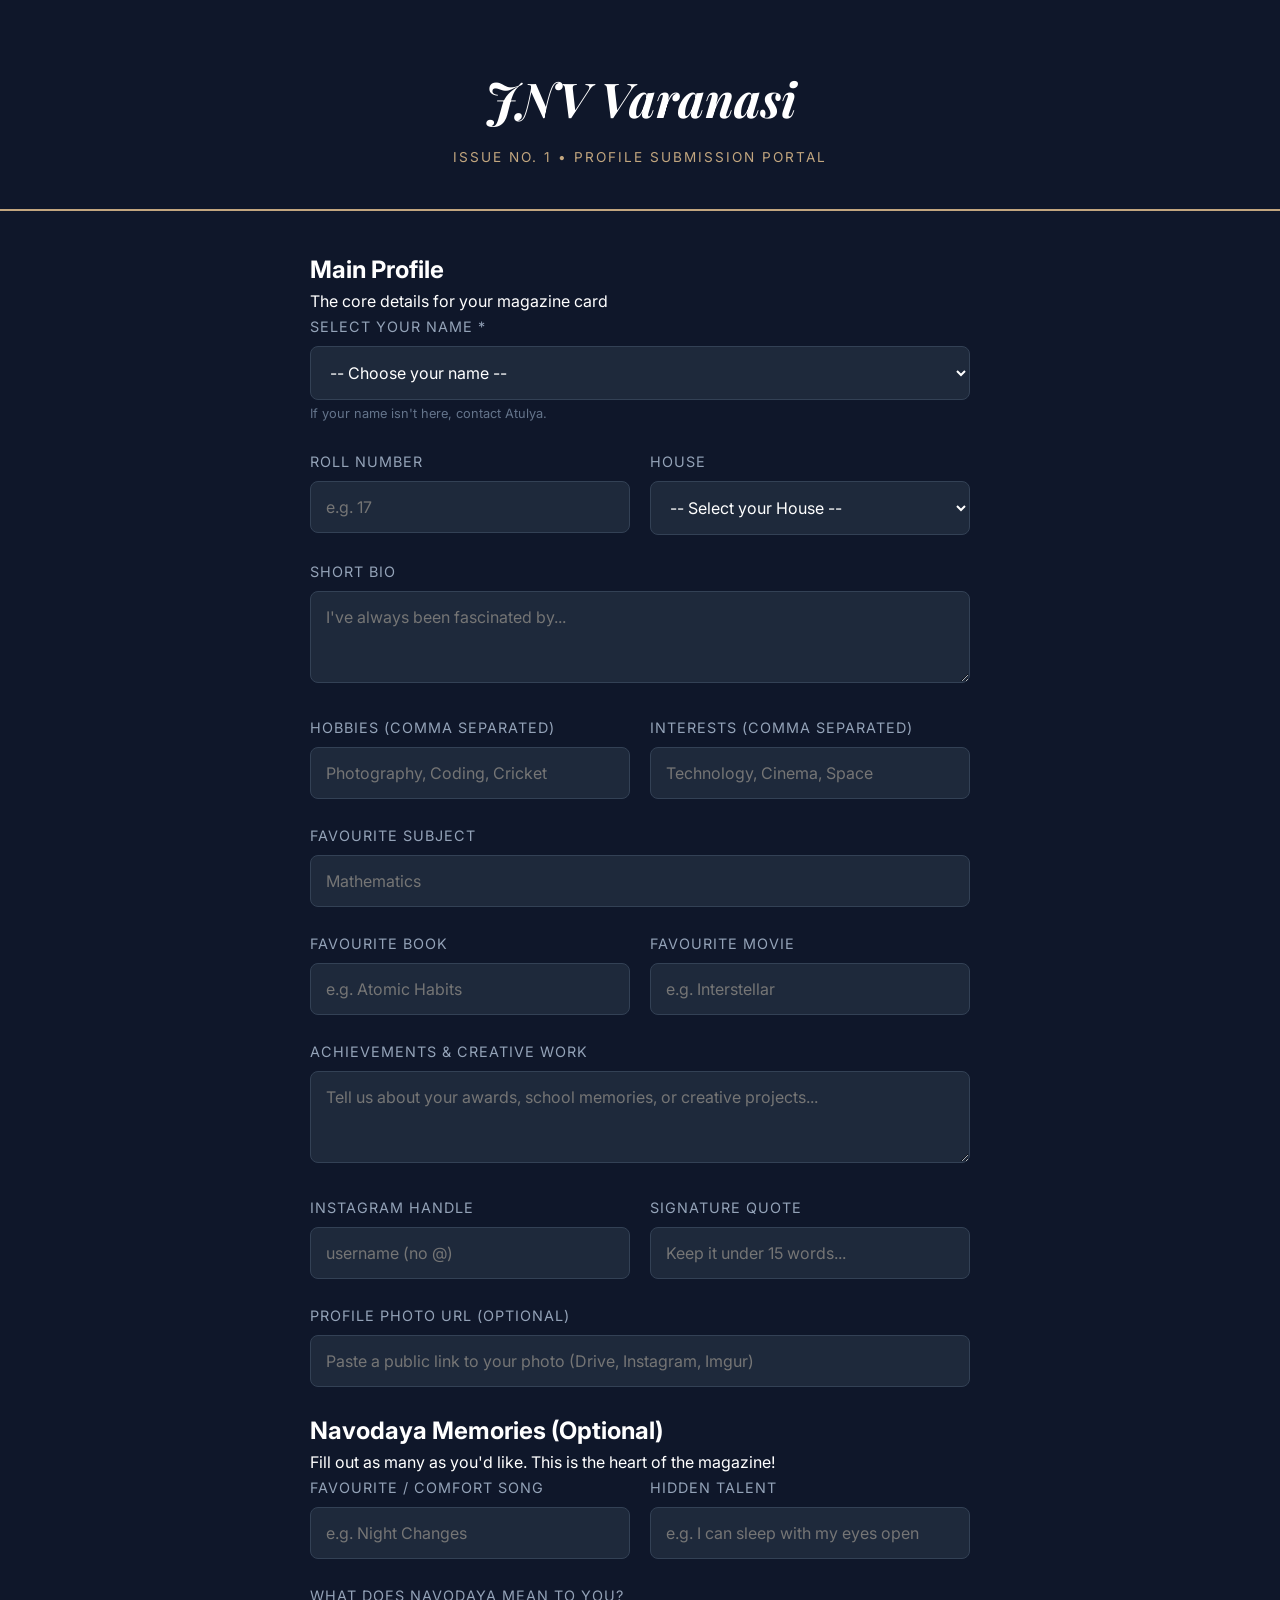
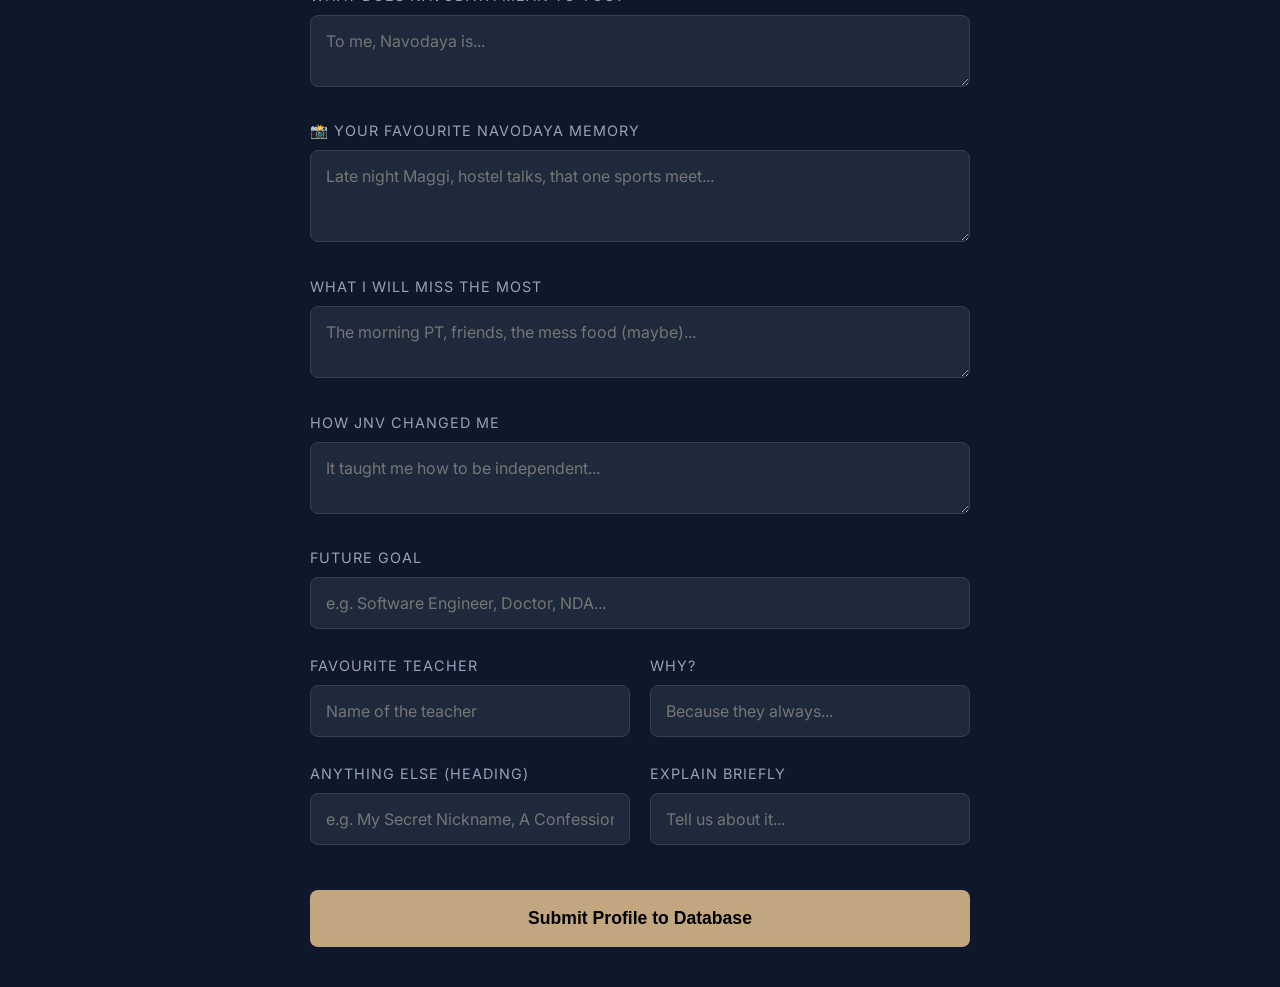
==== index.html @ df60359a "Update index.html" ====
<!DOCTYPE html>
<html lang="en">
<head>
    <meta charset="UTF-8">
    <meta name="viewport" content="width=device-width, initial-scale=1.0">
    <title>Submit Profile | JNV Varanasi Magazine</title>
    <link href="https://fonts.googleapis.com/css2?family=Inter:wght@300;400;500&family=Playfair+Display:ital,wght@0,600;0,700;1,600&display=swap" rel="stylesheet">
    
    <!-- This line is what makes it look beautiful! -->
    <link rel="stylesheet" href="style.css">
</head>
<body>

    <header class="submit-header">
        <h1>JNV Varanasi</h1>
        <p>Issue No. 1 • Profile Submission Portal</p>
    </header>

    <main class="form-container">
        <form id="profile-form">
            
            <!-- SECTION 1: MAIN PROFILE -->
            <div class="section-divider">
                <h2>Main Profile</h2>
                <p>The core details for your magazine card</p>
            </div>

            <div class="form-group">
                <label for="student-name">Select Your Name *</label>
                <select id="student-name" required>
                    <option value="">-- Choose your name --</option>
                    <!-- PASTE YOUR 66 NAMES HERE -->
                </select>
                <small>If your name isn't here, contact Atulya.</small>
            </div>

            <div class="form-grid">
                <div class="form-group">
                    <label for="roll_number">Roll Number</label>
                    <input type="number" id="roll_number" placeholder="e.g. 17">
                </div>
                <div class="form-group">
                    <label for="house">House</label>
                    <select id="house">
                        <option value="">-- Select your House --</option>
                        <option value="Aravali">Aravali</option>
                        <option value="Nilgiri">Nilgiri</option>
                        <option value="Shivalik">Shivalik</option>
                        <option value="Udaygiri">Udaygiri</option>
                    </select>
                </div>
            </div>

            <div class="form-group">
                <label for="bio">Short Bio</label>
                <textarea id="bio" rows="3" placeholder="I've always been fascinated by..."></textarea>
            </div>

            <div class="form-grid">
                <div class="form-group">
                    <label for="hobbies">Hobbies (Comma separated)</label>
                    <input type="text" id="hobbies" placeholder="Photography, Coding, Cricket">
                </div>
                <div class="form-group">
                    <label for="interest">Interests (Comma separated)</label>
                    <input type="text" id="interest" placeholder="Technology, Cinema, Space">
                </div>
            </div>

            <div class="form-group">
                <label for="favourite_subject">Favourite Subject</label>
                <input type="text" id="favourite_subject" placeholder="Mathematics">
            </div>

            <div class="form-grid">
                <div class="form-group">
                    <label for="favourite_book">Favourite Book</label>
                    <input type="text" id="favourite_book" placeholder="e.g. Atomic Habits">
                </div>
                <div class="form-group">
                    <label for="favourite_movie">Favourite Movie</label>
                    <input type="text" id="favourite_movie" placeholder="e.g. Interstellar">
                </div>
            </div>

            <div class="form-group">
                <label for="achievements">Achievements & Creative Work</label>
                <textarea id="achievements" rows="3" placeholder="Tell us about your awards, school memories, or creative projects..."></textarea>
            </div>

            <div class="form-grid">
                <div class="form-group">
                    <label for="instagram">Instagram Handle</label>
                    <input type="text" id="instagram" placeholder="username (no @)">
                </div>
                <div class="form-group">
                    <label for="favourite_quote">Signature Quote</label>
                    <input type="text" id="favourite_quote" placeholder="Keep it under 15 words...">
                </div>
            </div>

            <div class="form-group">
                <label for="photo_url">Profile Photo URL (Optional)</label>
                <input type="url" id="photo_url" placeholder="Paste a public link to your photo (Drive, Instagram, Imgur)">
            </div>


            <!-- SECTION 2: JNV MEMORIES -->
            <div class="section-divider">
                <h2>Navodaya Memories (Optional)</h2>
                <p>Fill out as many as you'd like. This is the heart of the magazine!</p>
            </div>

            <div class="form-grid">
                <div class="form-group">
                    <label for="favourite_song">Favourite / Comfort Song</label>
                    <input type="text" id="favourite_song" placeholder="e.g. Night Changes">
                </div>
                <div class="form-group">
                    <label for="hidden_talent">Hidden Talent</label>
                    <input type="text" id="hidden_talent" placeholder="e.g. I can sleep with my eyes open">
                </div>
            </div>

            <div class="form-group">
                <label for="navodaya_means">What does Navodaya mean to you?</label>
                <textarea id="navodaya_means" rows="2" placeholder="To me, Navodaya is..."></textarea>
            </div>

            <div class="form-group">
                <label for="favourite_jnv_memory">📸 Your Favourite Navodaya Memory</label>
                <textarea id="favourite_jnv_memory" rows="3" placeholder="Late night Maggi, hostel talks, that one sports meet..."></textarea>
            </div>

            <div class="form-group">
                <label for="what_i_will_miss">What I will miss the most</label>
                <textarea id="what_i_will_miss" rows="2" placeholder="The morning PT, friends, the mess food (maybe)..."></textarea>
            </div>
            
            <div class="form-group">
                <label for="how_jnv_changed_me">How JNV Changed Me</label>
                <textarea id="how_jnv_changed_me" rows="2" placeholder="It taught me how to be independent..."></textarea>
            </div>

            <div class="form-group">
                <label for="future_goal">Future Goal</label>
                <input type="text" id="future_goal" placeholder="e.g. Software Engineer, Doctor, NDA...">
            </div>

            <!-- Teacher Group -->
            <div class="form-grid">
                <div class="form-group">
                    <label for="favourite_teacher">Favourite Teacher</label>
                    <input type="text" id="favourite_teacher" placeholder="Name of the teacher">
                </div>
                <div class="form-group">
                    <label for="favourite_teacher_reason">Why?</label>
                    <input type="text" id="favourite_teacher_reason" placeholder="Because they always... ">
                </div>
            </div>

            <!-- Anything Else Group -->
            <div class="form-grid">
                <div class="form-group">
                    <label for="anything_else">Anything Else (Heading)</label>
                    <input type="text" id="anything_else" placeholder="e.g. My Secret Nickname, A Confession...">
                </div>
                <div class="form-group">
                    <label for="anything_else_brief">Explain Briefly</label>
                    <input type="text" id="anything_else_brief" placeholder="Tell us about it...">
                </div>
            </div>

            <button type="submit" id="submit-btn">Submit Profile to Database</button>
            <p id="status-message"></p>

        </form>
    </main>

    <!-- This line connects your submit button to Supabase! -->
    <script src="script.js"></script>
</body>
</html>
---- style.css ----
:root {
    --bg-color: #0f172a;
    --text-main: #ffffff;
    --text-muted: #94a3b8;
    --accent-color: #c2a67f;
    --input-bg: #1e293b;
}

* { box-sizing: border-box; margin: 0; padding: 0; }

body {
    font-family: 'Inter', sans-serif;
    background-color: var(--bg-color);
    color: var(--text-main);
    line-height: 1.6;
}

.submit-header {
    text-align: center;
    padding: 60px 20px 40px;
    border-bottom: 2px solid var(--accent-color);
}
.submit-header h1 { font-family: 'Playfair Display', serif; font-size: 3rem; font-style: italic; }
.submit-header p { color: var(--accent-color); text-transform: uppercase; letter-spacing: 2px; font-size: 0.85rem; margin-top: 10px;}

.form-container { max-width: 700px; margin: 40px auto; padding: 0 20px; }

.form-group { margin-bottom: 25px; }
.form-grid { display: grid; grid-template-columns: 1fr 1fr; gap: 20px; }

label { display: block; font-size: 0.9rem; margin-bottom: 8px; color: var(--text-muted); text-transform: uppercase; letter-spacing: 1px;}
small { color: #64748b; font-size: 0.8rem; }

input, select, textarea {
    width: 100%;
    padding: 15px;
    background: var(--input-bg);
    border: 1px solid #334155;
    border-radius: 8px;
    color: white;
    font-family: 'Inter', sans-serif;
    font-size: 1rem;
    transition: border 0.3s;
}
input:focus, select:focus, textarea:focus { outline: none; border-color: var(--accent-color); }

button {
    width: 100%;
    padding: 18px;
    background: var(--accent-color);
    color: #000;
    border: none;
    border-radius: 8px;
    font-size: 1.1rem;
    font-weight: 600;
    cursor: pointer;
    transition: transform 0.2s, opacity 0.2s;
    margin-top: 20px;
}
button:hover { opacity: 0.9; transform: translateY(-2px); }

#status-message { text-align: center; margin-top: 15px; font-weight: 500; }
.success { color: #4ade80; }
.error { color: #f87171; }

@media (max-width: 600px) { .form-grid { grid-template-columns: 1fr; } }
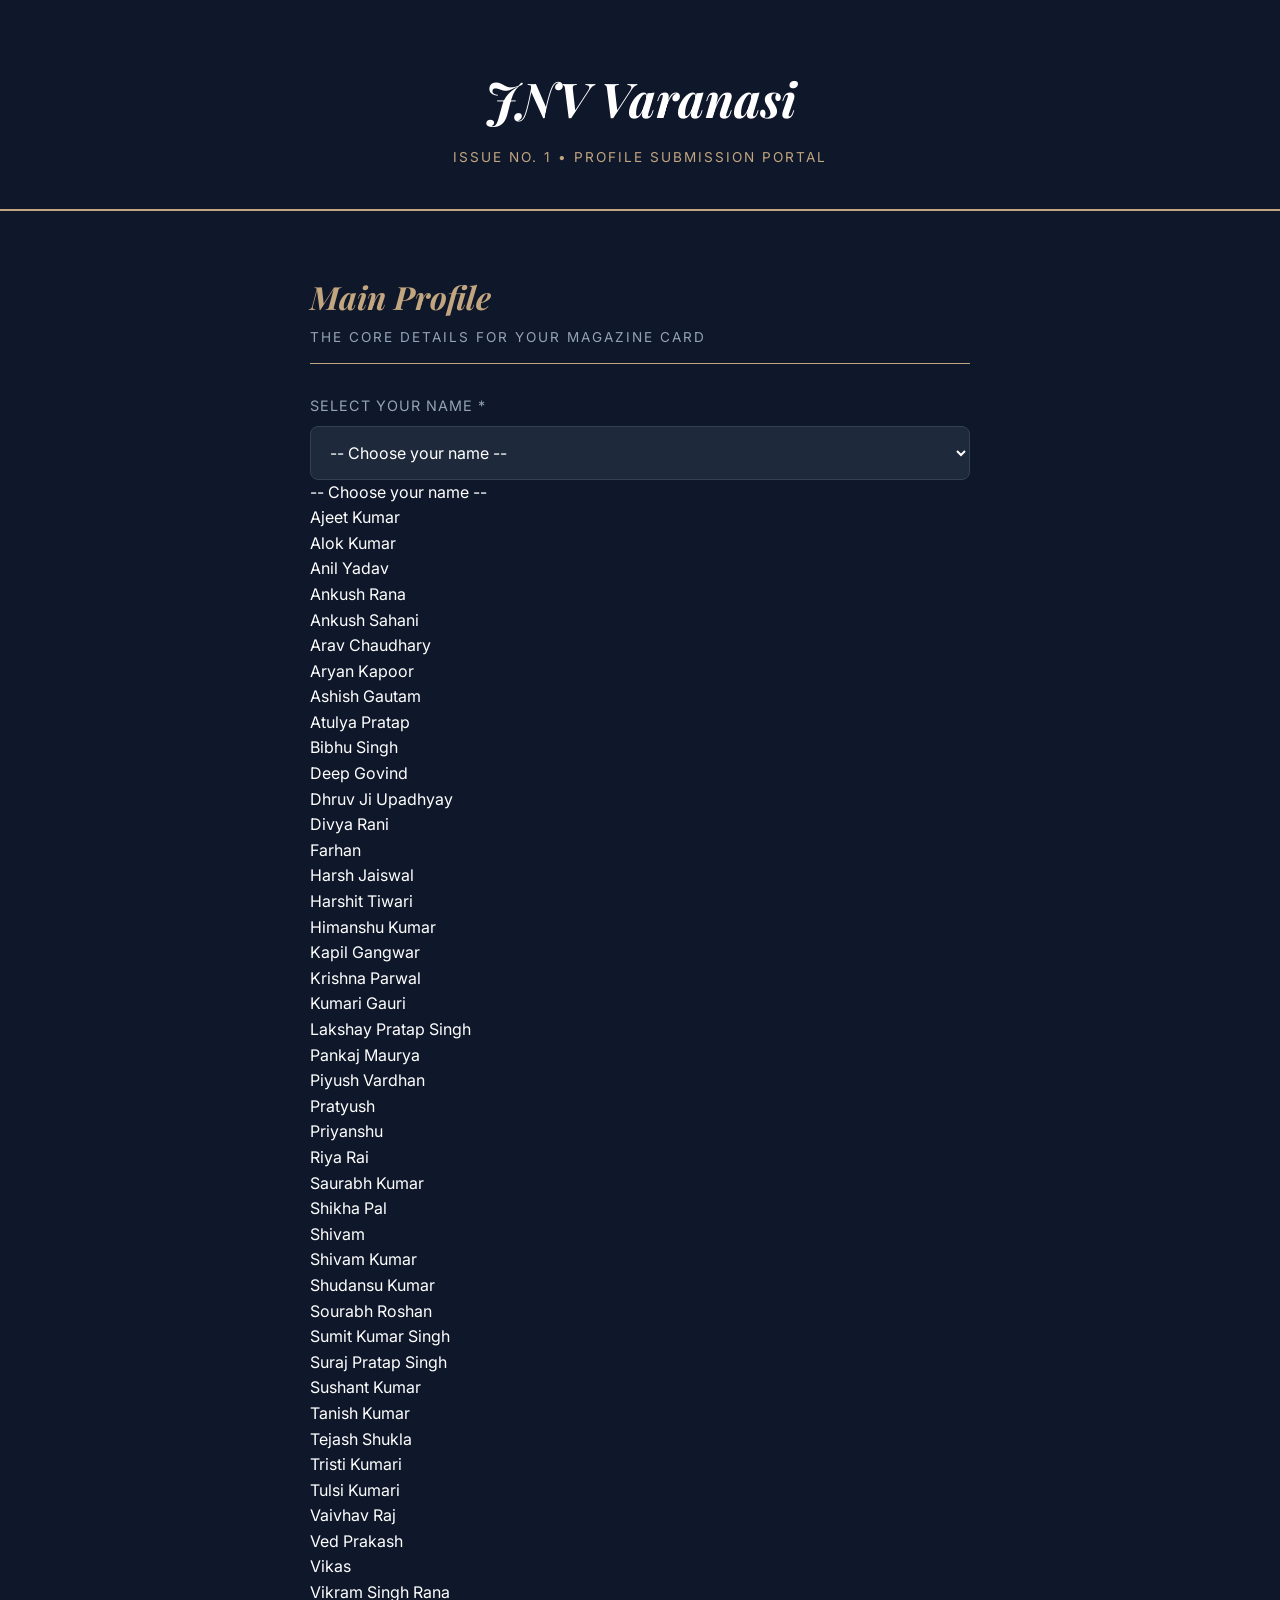
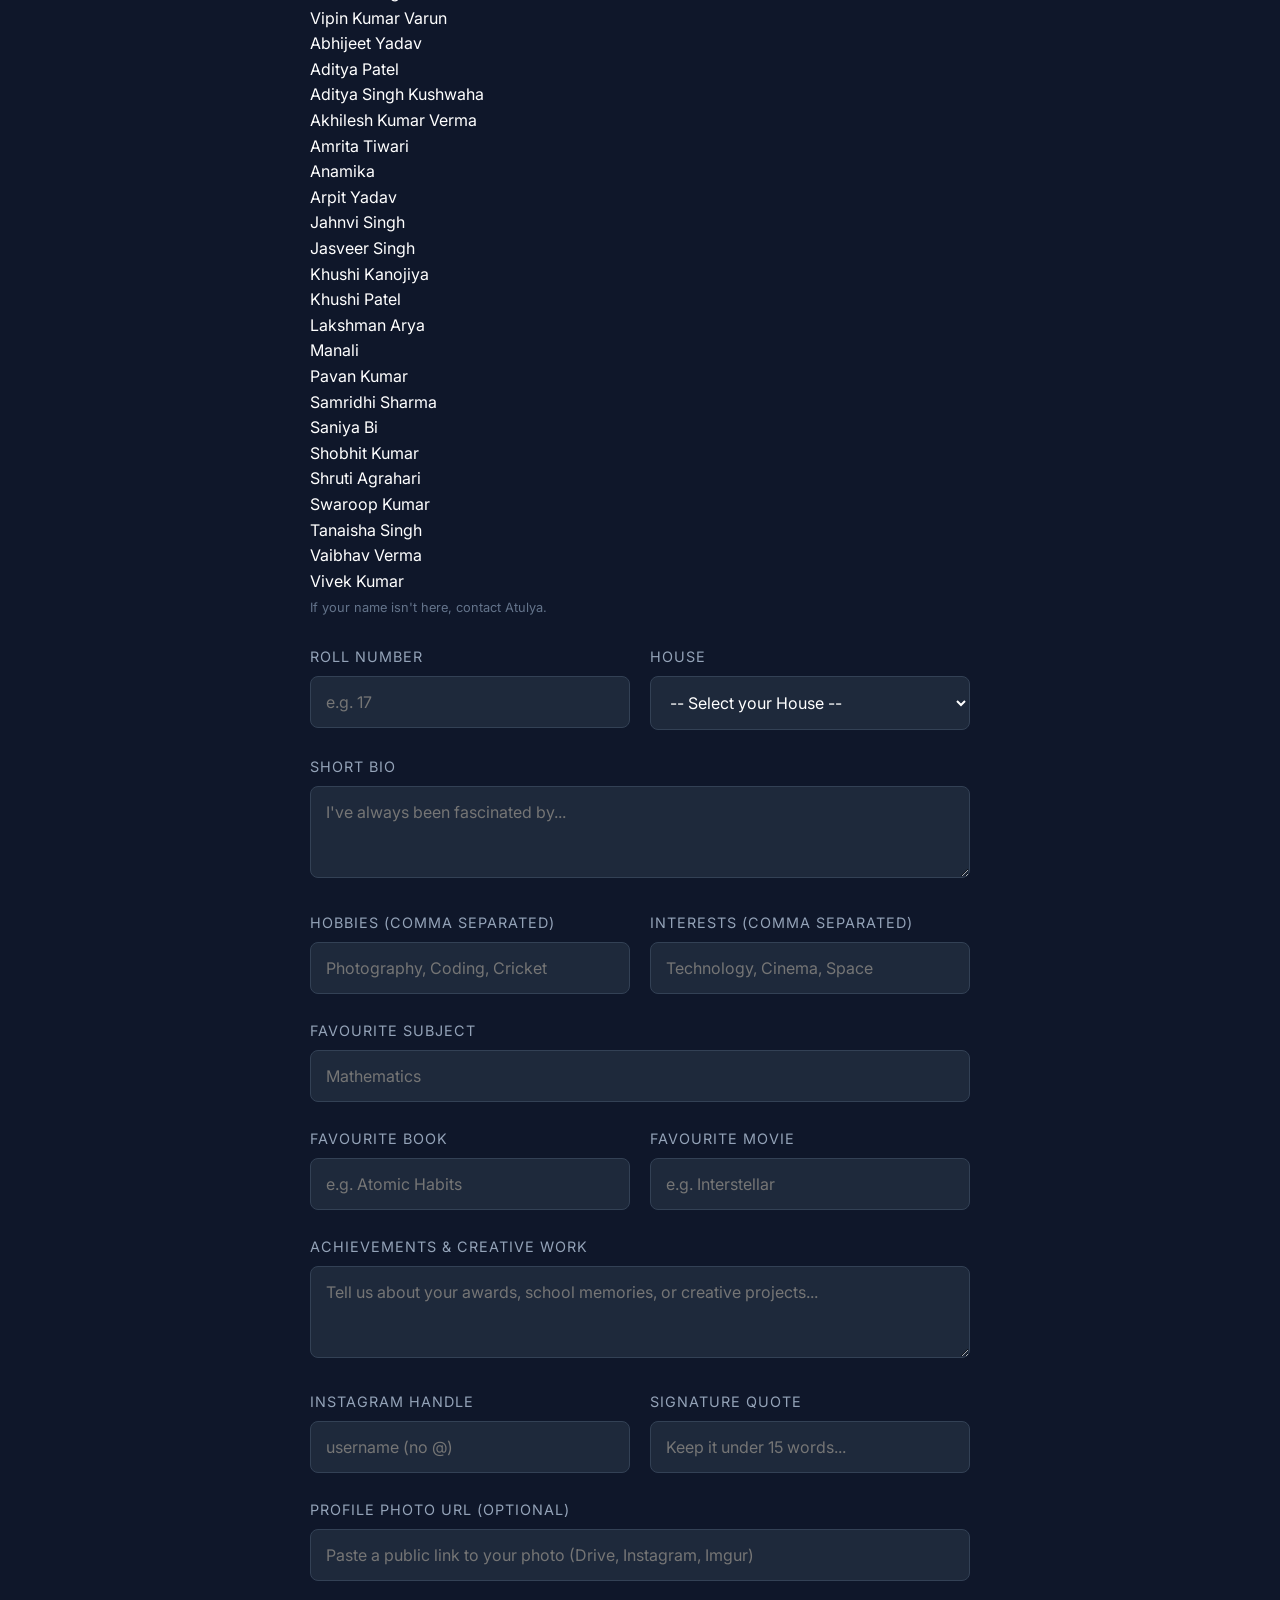
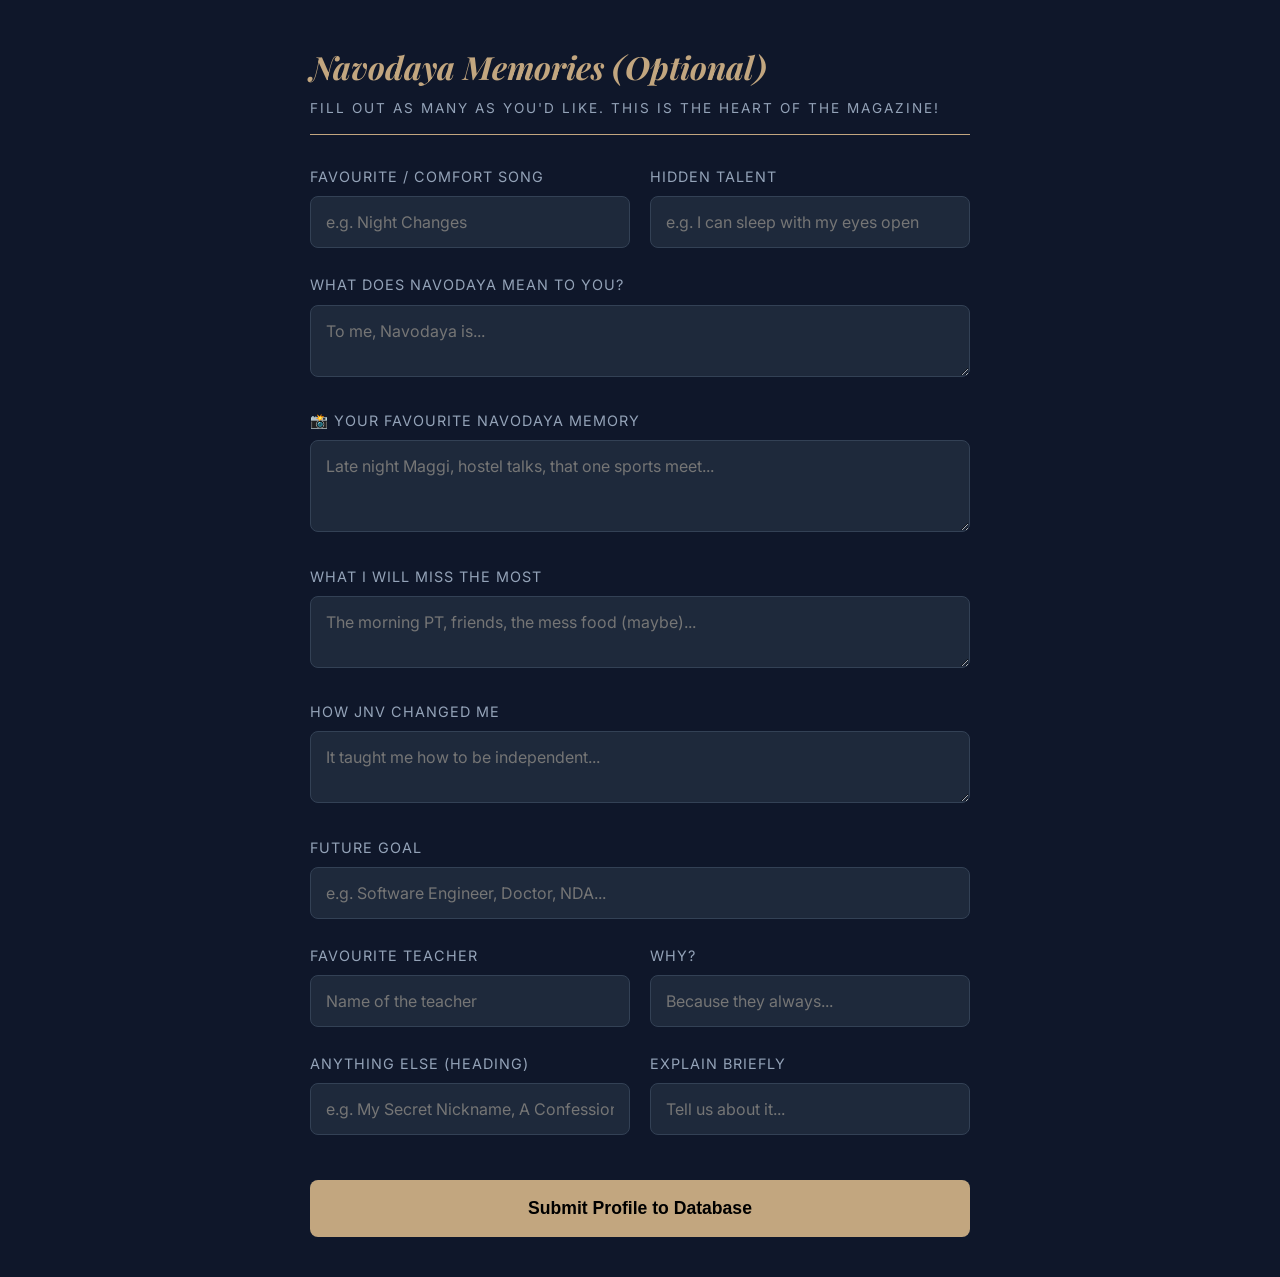
==== commit d0f726dd: "Update index.html" ====
--- a/index.html
+++ b/index.html
@@ -29,7 +29,75 @@
                 <label for="student-name">Select Your Name *</label>
                 <select id="student-name" required>
                     <option value="">-- Choose your name --</option>
-                    <!-- PASTE YOUR 66 NAMES HERE -->
+                    <select id="student-name" required>
+                    <option value="">-- Choose your name --</option>
+                    <option value="Ajeet Kumar">Ajeet Kumar</option>
+                    <option value="Alok Kumar">Alok Kumar</option>
+                    <option value="Anil Yadav">Anil Yadav</option>
+                    <option value="Ankush Rana">Ankush Rana</option>
+                    <option value="Ankush Sahani">Ankush Sahani</option>
+                    <option value="Arav Chaudhary">Arav Chaudhary</option>
+                    <option value="Aryan Kapoor">Aryan Kapoor</option>
+                    <option value="Ashish Gautam">Ashish Gautam</option>
+                    <option value="Atulya Pratap">Atulya Pratap</option>
+                    <option value="Bibhu Singh">Bibhu Singh</option>
+                    <option value="Deep Govind">Deep Govind</option>
+                    <option value="Dhruv Ji Upadhyay">Dhruv Ji Upadhyay</option>
+                    <option value="Divya Rani">Divya Rani</option>
+                    <option value="Farhan">Farhan</option>
+                    <option value="Harsh Jaiswal">Harsh Jaiswal</option>
+                    <option value="Harshit Tiwari">Harshit Tiwari</option>
+                    <option value="Himanshu Kumar">Himanshu Kumar</option>
+                    <option value="Kapil Gangwar">Kapil Gangwar</option>
+                    <option value="Krishna Parwal">Krishna Parwal</option>
+                    <option value="Kumari Gauri">Kumari Gauri</option>
+                    <option value="Lakshay Pratap Singh">Lakshay Pratap Singh</option>
+                    <option value="Pankaj Maurya">Pankaj Maurya</option>
+                    <option value="Piyush Vardhan">Piyush Vardhan</option>
+                    <option value="Pratyush">Pratyush</option>
+                    <option value="Priyanshu">Priyanshu</option>
+                    <option value="Riya Rai">Riya Rai</option>
+                    <option value="Saurabh Kumar">Saurabh Kumar</option>
+                    <option value="Shikha Pal">Shikha Pal</option>
+                    <option value="Shivam">Shivam</option>
+                    <option value="Shivam Kumar">Shivam Kumar</option>
+                    <option value="Shudansu Kumar">Shudansu Kumar</option>
+                    <option value="Sourabh Roshan">Sourabh Roshan</option>
+                    <option value="Sumit Kumar Singh">Sumit Kumar Singh</option>
+                    <option value="Suraj Pratap Singh">Suraj Pratap Singh</option>
+                    <option value="Sushant Kumar">Sushant Kumar</option>
+                    <option value="Tanish Kumar">Tanish Kumar</option>
+                    <option value="Tejash Shukla">Tejash Shukla</option>
+                    <option value="Tristi Kumari">Tristi Kumari</option>
+                    <option value="Tulsi Kumari">Tulsi Kumari</option>
+                    <option value="Vaivhav Raj">Vaivhav Raj</option>
+                    <option value="Ved Prakash">Ved Prakash</option>
+                    <option value="Vikas">Vikas</option>
+                    <option value="Vikram Singh Rana">Vikram Singh Rana</option>
+                    <option value="Vipin Kumar Varun">Vipin Kumar Varun</option>
+                    <option value="Abhijeet Yadav">Abhijeet Yadav</option>
+                    <option value="Aditya Patel">Aditya Patel</option>
+                    <option value="Aditya Singh Kushwaha">Aditya Singh Kushwaha</option>
+                    <option value="Akhilesh Kumar Verma">Akhilesh Kumar Verma</option>
+                    <option value="Amrita Tiwari">Amrita Tiwari</option>
+                    <option value="Anamika">Anamika</option>
+                    <option value="Arpit Yadav">Arpit Yadav</option>
+                    <option value="Jahnvi Singh">Jahnvi Singh</option>
+                    <option value="Jasveer Singh">Jasveer Singh</option>
+                    <option value="Khushi Kanojiya">Khushi Kanojiya</option>
+                    <option value="Khushi Patel">Khushi Patel</option>
+                    <option value="Lakshman Arya">Lakshman Arya</option>
+                    <option value="Manali">Manali</option>
+                    <option value="Pavan Kumar">Pavan Kumar</option>
+                    <option value="Samridhi Sharma">Samridhi Sharma</option>
+                    <option value="Saniya Bi">Saniya Bi</option>
+                    <option value="Shobhit Kumar">Shobhit Kumar</option>
+                    <option value="Shruti Agrahari">Shruti Agrahari</option>
+                    <option value="Swaroop Kumar">Swaroop Kumar</option>
+                    <option value="Tanaisha Singh">Tanaisha Singh</option>
+                    <option value="Vaibhav Verma">Vaibhav Verma</option>
+                    <option value="Vivek Kumar">Vivek Kumar</option>
+                </select>
                 </select>
                 <small>If your name isn't here, contact Atulya.</small>
             </div>
--- a/style.css
+++ b/style.css
@@ -4,6 +4,24 @@
     --text-muted: #94a3b8;
     --accent-color: #c2a67f;
     --input-bg: #1e293b;
+}
+.section-divider {
+    margin: 60px 0 30px;
+    padding-bottom: 15px;
+    border-bottom: 1px solid var(--accent-color);
+}
+.section-divider h2 {
+    font-family: 'Playfair Display', serif;
+    font-size: 2rem;
+    color: var(--accent-color);
+    font-style: italic;
+}
+.section-divider p {
+    font-size: 0.85rem;
+    color: var(--text-muted);
+    text-transform: uppercase;
+    letter-spacing: 2px;
+    margin-top: 5px;
 }
 
 * { box-sizing: border-box; margin: 0; padding: 0; }
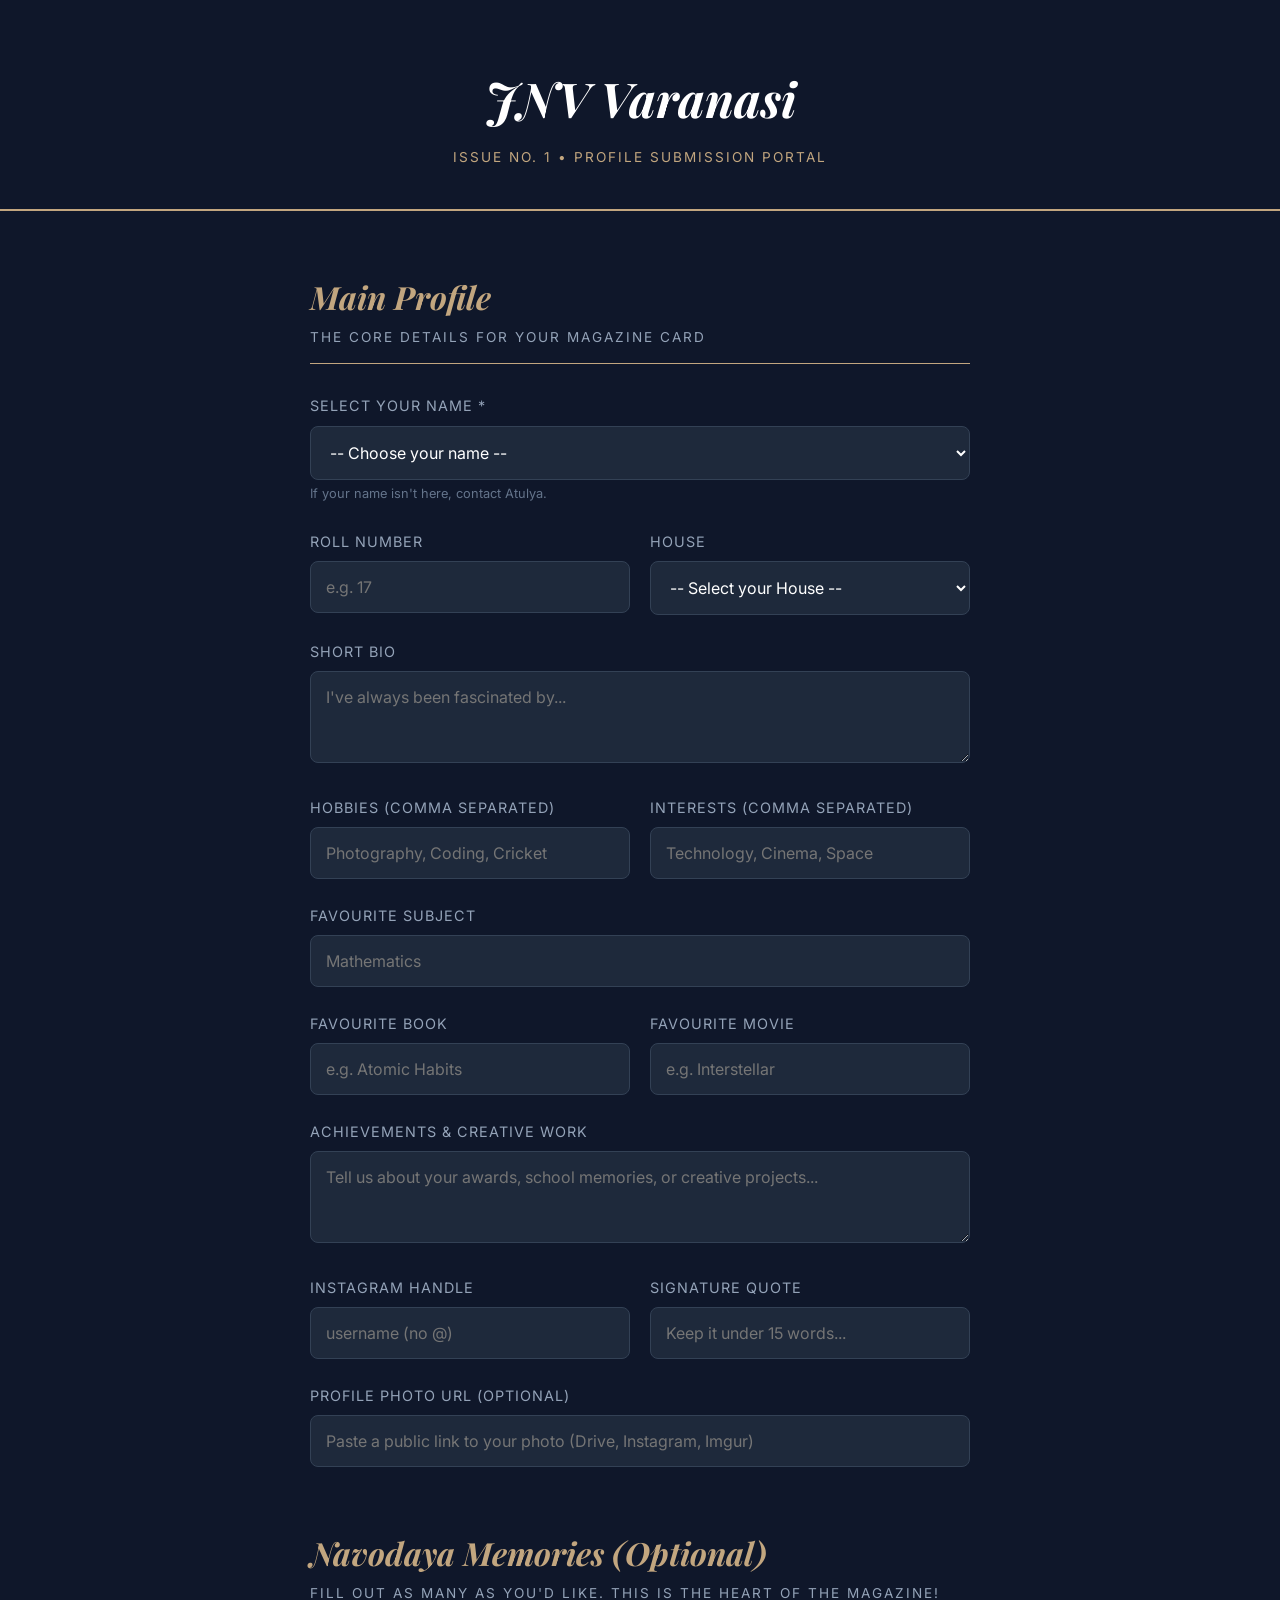
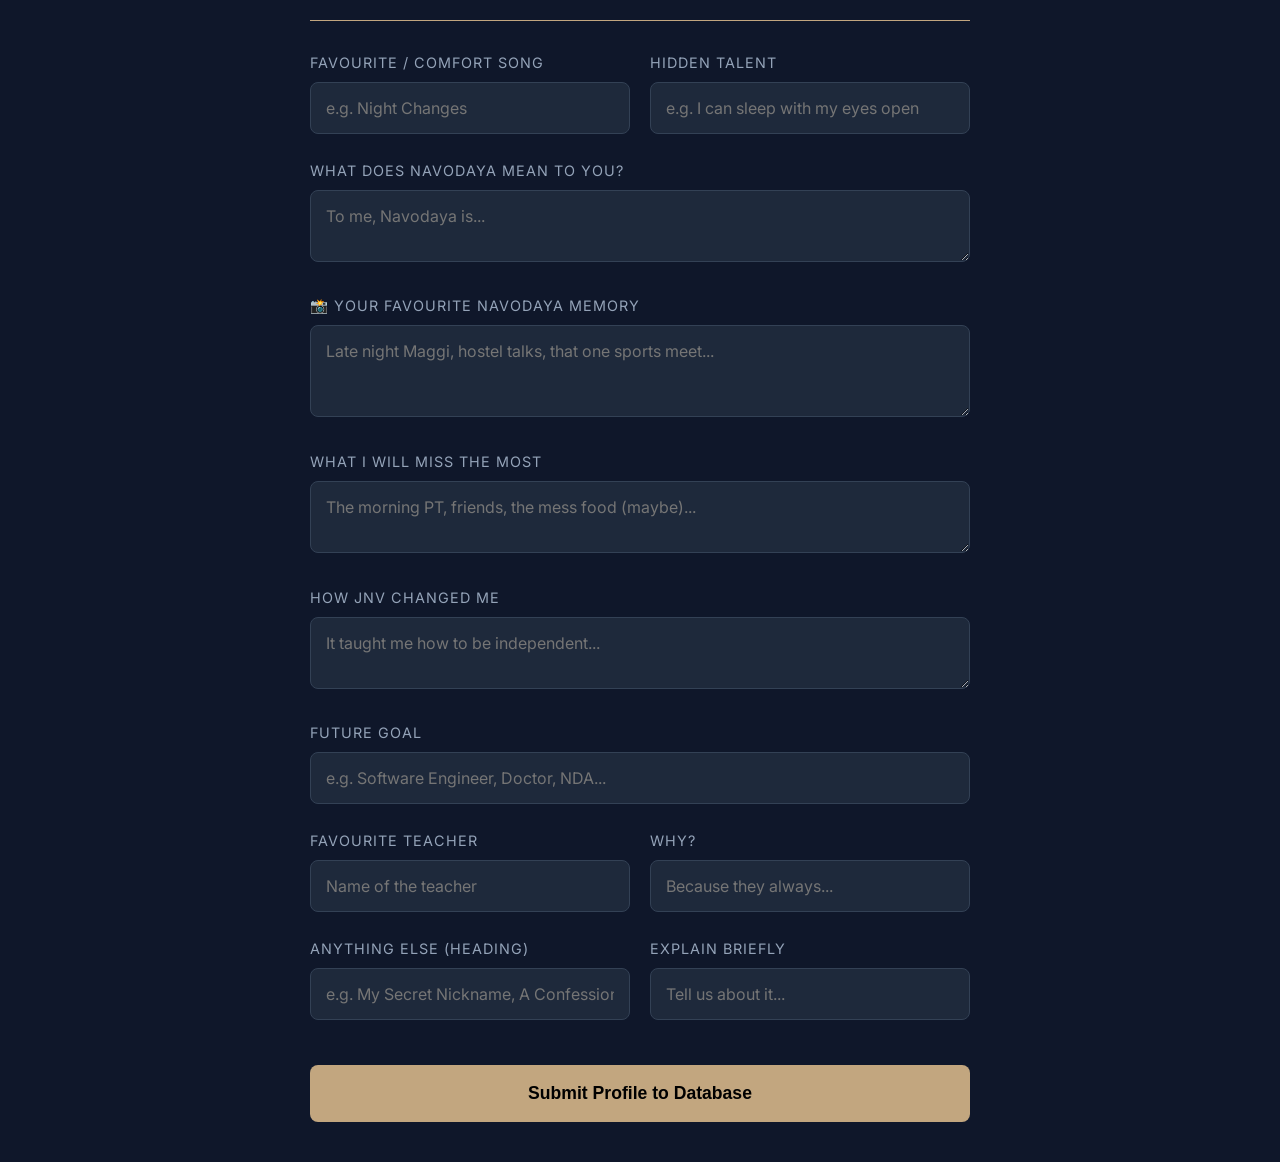
==== commit 249cfc50: "Update index.html" ====
--- a/index.html
+++ b/index.html
@@ -28,8 +28,6 @@
             <div class="form-group">
                 <label for="student-name">Select Your Name *</label>
                 <select id="student-name" required>
-                    <option value="">-- Choose your name --</option>
-                    <select id="student-name" required>
                     <option value="">-- Choose your name --</option>
                     <option value="Ajeet Kumar">Ajeet Kumar</option>
                     <option value="Alok Kumar">Alok Kumar</option>
@@ -98,10 +96,8 @@
                     <option value="Vaibhav Verma">Vaibhav Verma</option>
                     <option value="Vivek Kumar">Vivek Kumar</option>
                 </select>
-                </select>
                 <small>If your name isn't here, contact Atulya.</small>
             </div>
-
             <div class="form-grid">
                 <div class="form-group">
                     <label for="roll_number">Roll Number</label>
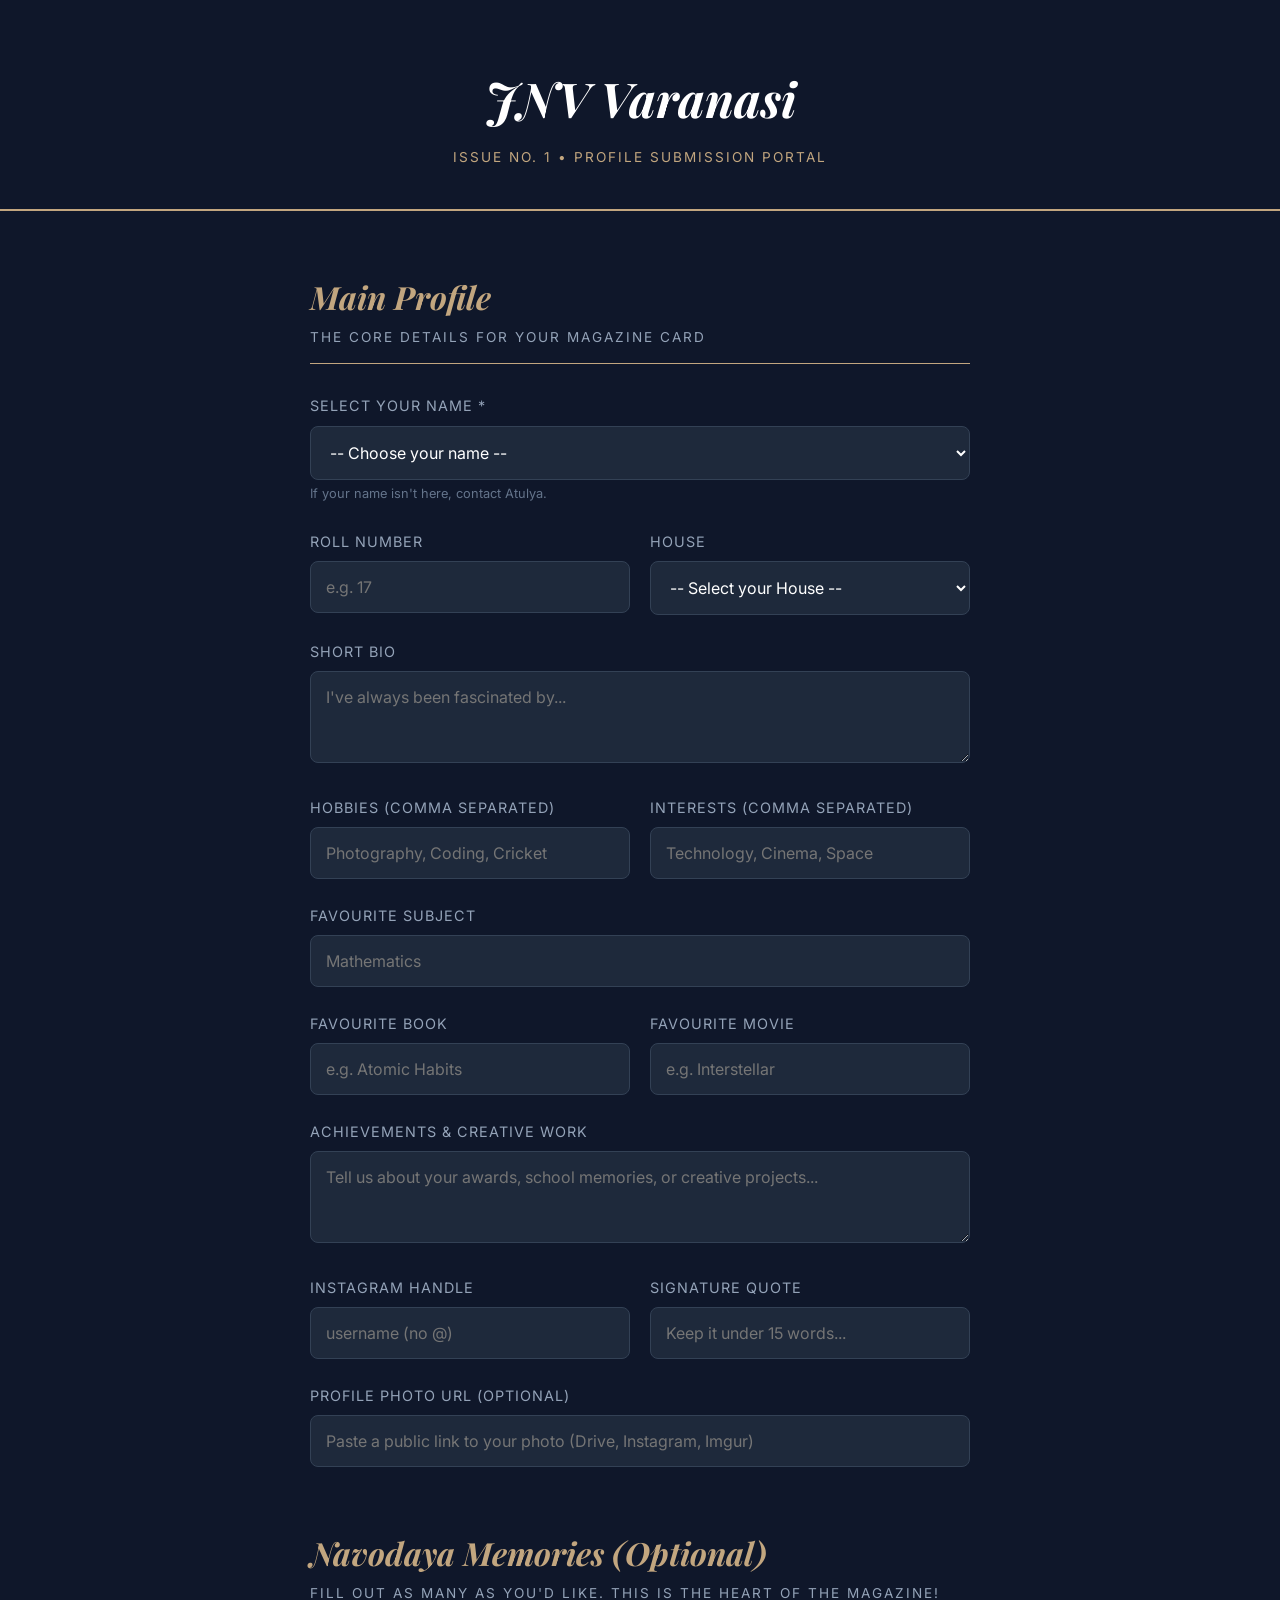
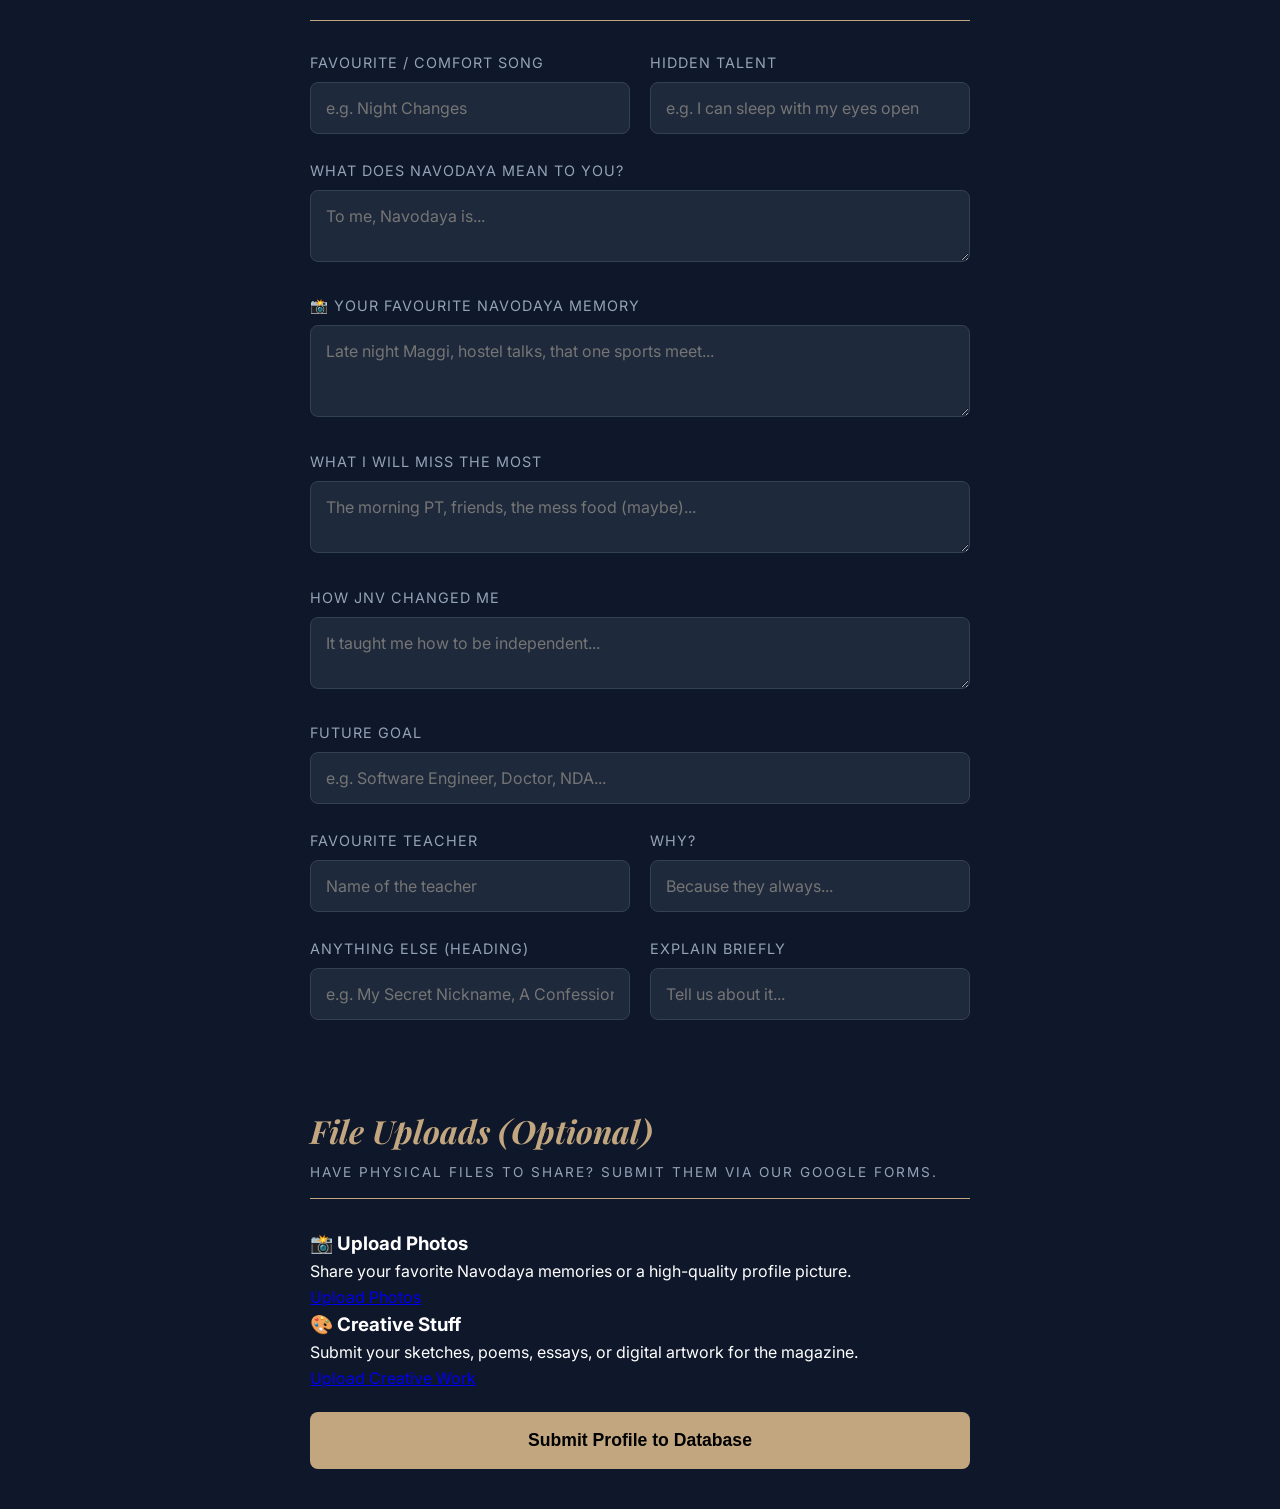
==== commit 883bf720: "Update index.html" ====
--- a/index.html
+++ b/index.html
@@ -235,6 +235,25 @@
                 </div>
             </div>
 
+            <!-- SECTION 3: EXTERNAL UPLOADS -->
+            <div class="section-divider">
+                <h2>File Uploads (Optional)</h2>
+                <p>Have physical files to share? Submit them via our Google Forms.</p>
+            </div>
+
+            <div class="upload-options">
+                <div class="upload-card">
+                    <h3>📸 Upload Photos</h3>
+                    <p>Share your favorite Navodaya memories or a high-quality profile picture.</p>
+                    <a href="https://docs.google.com/forms/d/e/1FAIpQLSfPvP_TJEi2m1Q0APll8fav-JFhezQhDPxurVPrWbnVhzRFKQ/viewform?usp=publish-editor" target="_blank" class="upload-btn">Upload Photos</a>
+                </div>
+                <div class="upload-card">
+                    <h3>🎨 Creative Stuff</h3>
+                    <p>Submit your sketches, poems, essays, or digital artwork for the magazine.</p>
+                    <a href="https://docs.google.com/forms/d/e/1FAIpQLSfPvP_TJEi2m1Q0APll8fav-JFhezQhDPxurVPrWbnVhzRFKQ/viewform?usp=publish-editor" target="_blank" class="upload-btn">Upload Creative Work</a>
+                </div>
+            </div>
+
             <button type="submit" id="submit-btn">Submit Profile to Database</button>
             <p id="status-message"></p>
 
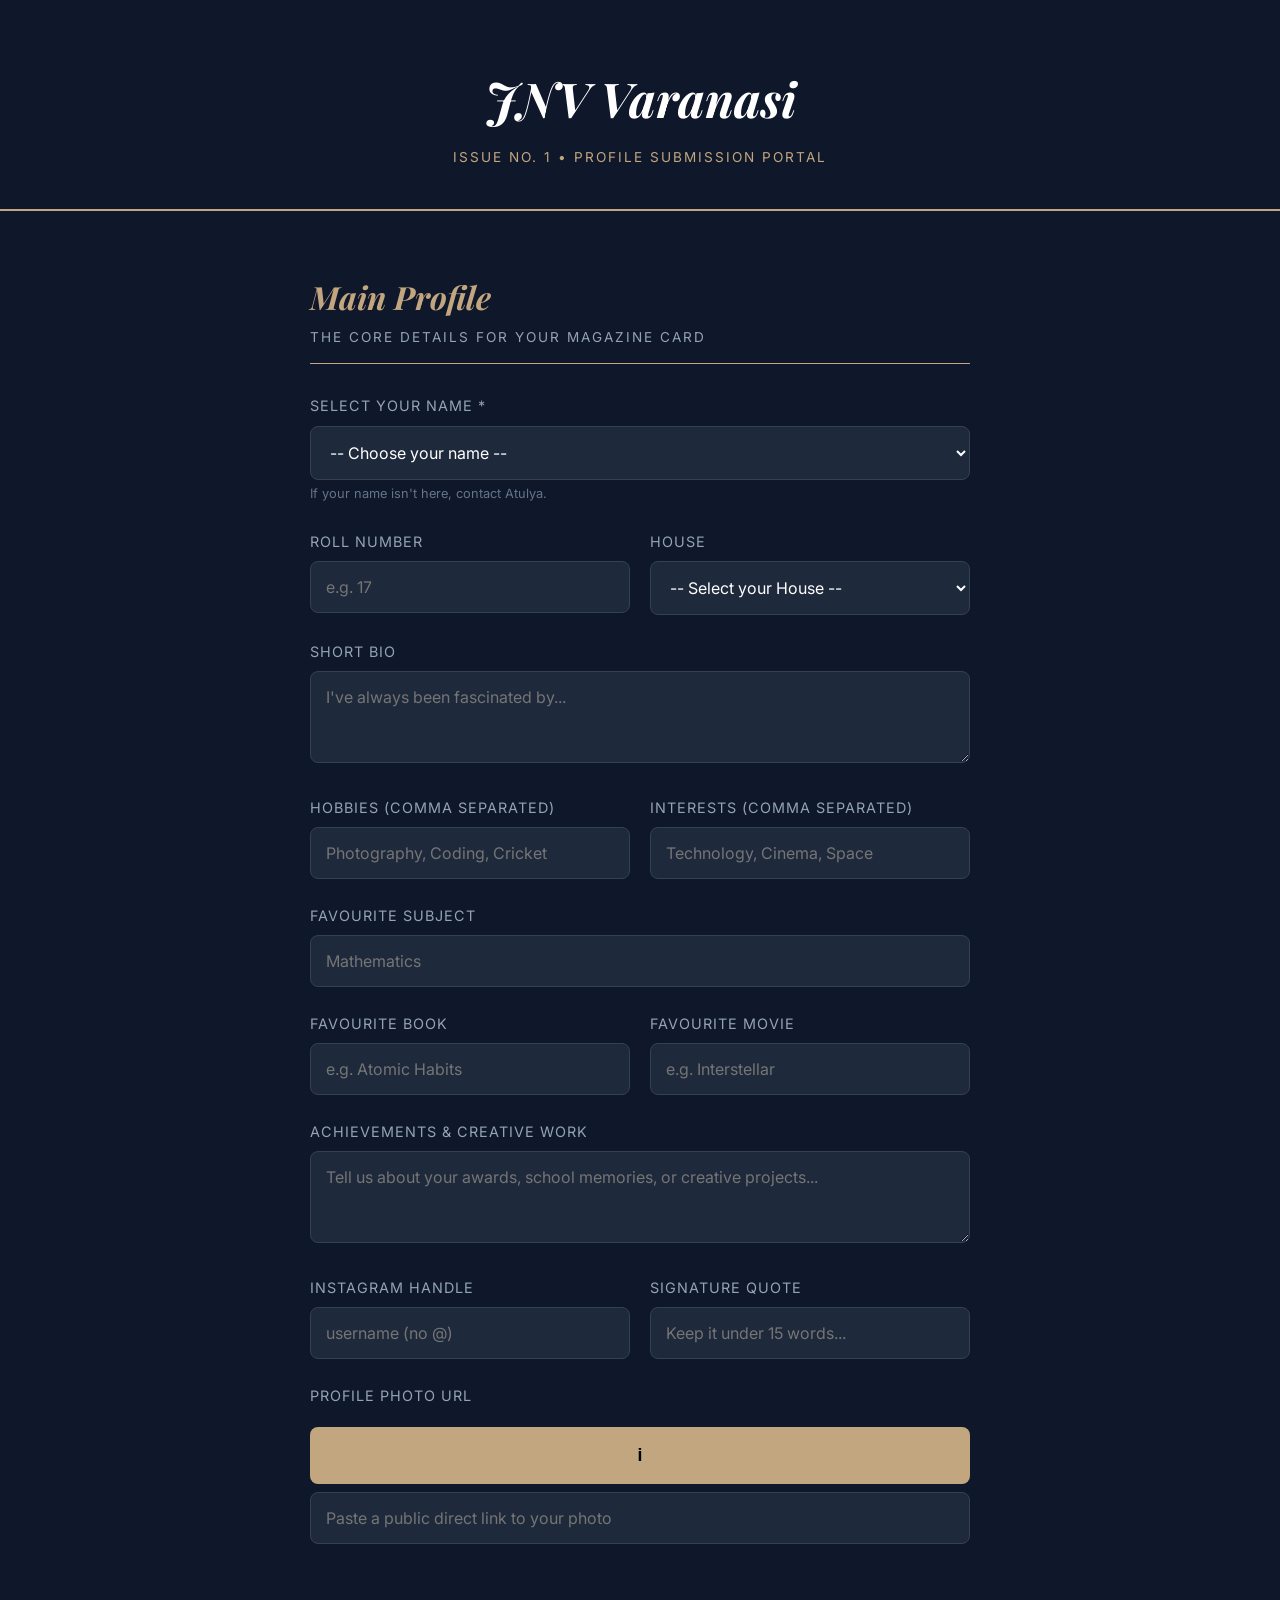
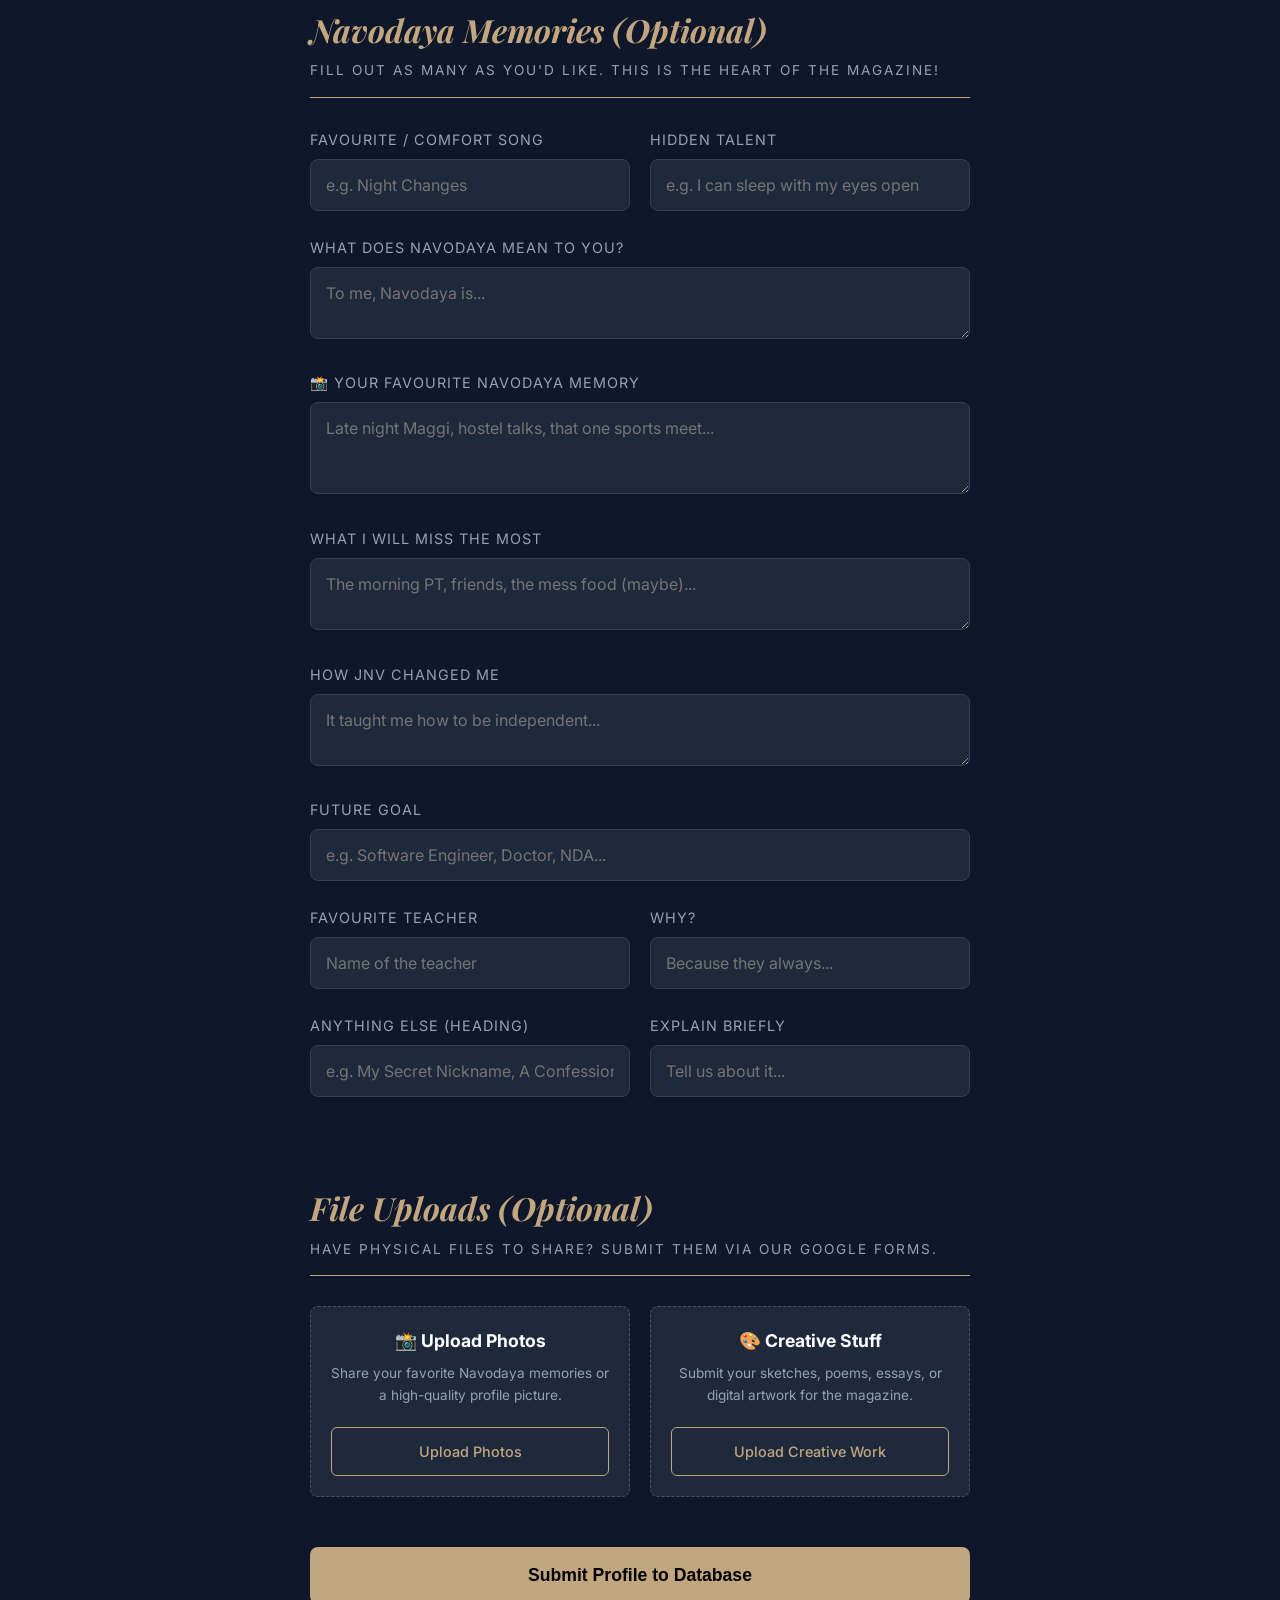
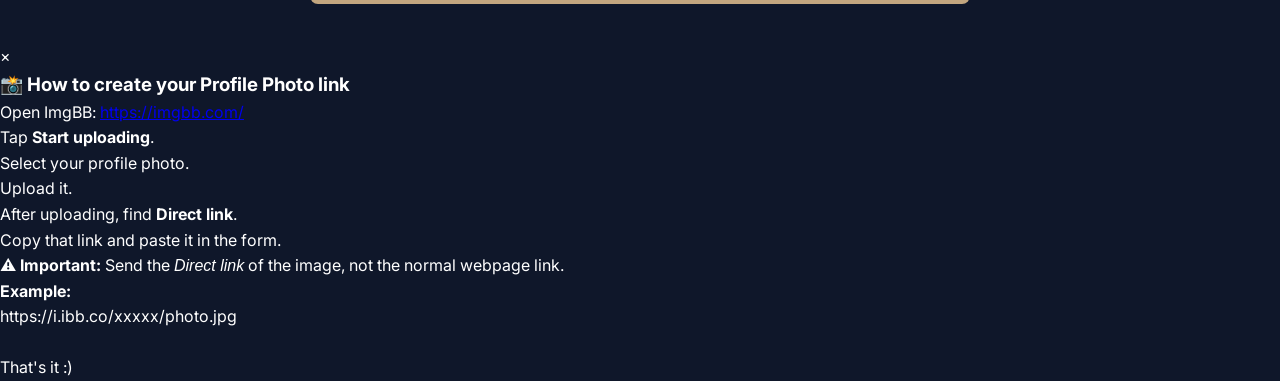
==== commit daae5a4b: "Update index.html" ====
--- a/index.html
+++ b/index.html
@@ -5,8 +5,6 @@
     <meta name="viewport" content="width=device-width, initial-scale=1.0">
     <title>Submit Profile | JNV Varanasi Magazine</title>
     <link href="https://fonts.googleapis.com/css2?family=Inter:wght@300;400;500&family=Playfair+Display:ital,wght@0,600;0,700;1,600&display=swap" rel="stylesheet">
-    
-    <!-- This line is what makes it look beautiful! -->
     <link rel="stylesheet" href="style.css">
 </head>
 <body>
@@ -19,7 +17,6 @@
     <main class="form-container">
         <form id="profile-form">
             
-            <!-- SECTION 1: MAIN PROFILE -->
             <div class="section-divider">
                 <h2>Main Profile</h2>
                 <p>The core details for your magazine card</p>
@@ -164,12 +161,13 @@
             </div>
 
             <div class="form-group">
-                <label for="photo_url">Profile Photo URL (Optional)</label>
-                <input type="url" id="photo_url" placeholder="Paste a public link to your photo (Drive, Instagram, Imgur)">
-            </div>
-
-
-            <!-- SECTION 2: JNV MEMORIES -->
+                <label for="photo_url">
+                    Profile Photo URL 
+                    <button type="button" id="info-btn" class="info-btn">i</button>
+                </label>
+                <input type="url" id="photo_url" placeholder="Paste a public direct link to your photo">
+            </div>
+
             <div class="section-divider">
                 <h2>Navodaya Memories (Optional)</h2>
                 <p>Fill out as many as you'd like. This is the heart of the magazine!</p>
@@ -211,7 +209,6 @@
                 <input type="text" id="future_goal" placeholder="e.g. Software Engineer, Doctor, NDA...">
             </div>
 
-            <!-- Teacher Group -->
             <div class="form-grid">
                 <div class="form-group">
                     <label for="favourite_teacher">Favourite Teacher</label>
@@ -223,7 +220,6 @@
                 </div>
             </div>
 
-            <!-- Anything Else Group -->
             <div class="form-grid">
                 <div class="form-group">
                     <label for="anything_else">Anything Else (Heading)</label>
@@ -235,7 +231,6 @@
                 </div>
             </div>
 
-            <!-- SECTION 3: EXTERNAL UPLOADS -->
             <div class="section-divider">
                 <h2>File Uploads (Optional)</h2>
                 <p>Have physical files to share? Submit them via our Google Forms.</p>
@@ -260,7 +255,30 @@
         </form>
     </main>
 
-    <!-- This line connects your submit button to Supabase! -->
+    <!-- Info Modal -->
+    <div id="info-modal" class="modal">
+        <div class="modal-content">
+            <span class="close-modal">&times;</span>
+            <h3>📸 How to create your Profile Photo link</h3>
+            <ol>
+                <li>Open ImgBB: <a href="https://imgbb.com/" target="_blank">https://imgbb.com/</a></li>
+                <li>Tap <strong>Start uploading</strong>.</li>
+                <li>Select your profile photo.</li>
+                <li>Upload it.</li>
+                <li>After uploading, find <strong>Direct link</strong>.</li>
+                <li>Copy that link and paste it in the form.</li>
+            </ol>
+            <div class="warning-box">
+                <strong>⚠️ Important:</strong> Send the <em>Direct link</em> of the image, not the normal webpage link.
+            </div>
+            <div class="example-box">
+                <strong>Example:</strong><br>
+                https://i.ibb.co/xxxxx/photo.jpg<br>
+                <br>That's it :)
+            </div>
+        </div>
+    </div>
+
     <script src="script.js"></script>
 </body>
 </html>
--- a/style.css
+++ b/style.css
@@ -5,26 +5,12 @@
     --accent-color: #c2a67f;
     --input-bg: #1e293b;
 }
-.section-divider {
-    margin: 60px 0 30px;
-    padding-bottom: 15px;
-    border-bottom: 1px solid var(--accent-color);
+
+* { 
+    box-sizing: border-box; 
+    margin: 0; 
+    padding: 0; 
 }
-.section-divider h2 {
-    font-family: 'Playfair Display', serif;
-    font-size: 2rem;
-    color: var(--accent-color);
-    font-style: italic;
-}
-.section-divider p {
-    font-size: 0.85rem;
-    color: var(--text-muted);
-    text-transform: uppercase;
-    letter-spacing: 2px;
-    margin-top: 5px;
-}
-
-* { box-sizing: border-box; margin: 0; padding: 0; }
 
 body {
     font-family: 'Inter', sans-serif;
@@ -38,16 +24,71 @@
     padding: 60px 20px 40px;
     border-bottom: 2px solid var(--accent-color);
 }
-.submit-header h1 { font-family: 'Playfair Display', serif; font-size: 3rem; font-style: italic; }
-.submit-header p { color: var(--accent-color); text-transform: uppercase; letter-spacing: 2px; font-size: 0.85rem; margin-top: 10px;}
 
-.form-container { max-width: 700px; margin: 40px auto; padding: 0 20px; }
+.submit-header h1 { 
+    font-family: 'Playfair Display', serif; 
+    font-size: 3rem; 
+    font-style: italic; 
+}
 
-.form-group { margin-bottom: 25px; }
-.form-grid { display: grid; grid-template-columns: 1fr 1fr; gap: 20px; }
+.submit-header p { 
+    color: var(--accent-color); 
+    text-transform: uppercase; 
+    letter-spacing: 2px; 
+    font-size: 0.85rem; 
+    margin-top: 10px;
+}
 
-label { display: block; font-size: 0.9rem; margin-bottom: 8px; color: var(--text-muted); text-transform: uppercase; letter-spacing: 1px;}
-small { color: #64748b; font-size: 0.8rem; }
+.form-container { 
+    max-width: 700px; 
+    margin: 40px auto; 
+    padding: 0 20px; 
+}
+
+.section-divider {
+    margin: 60px 0 30px;
+    padding-bottom: 15px;
+    border-bottom: 1px solid var(--accent-color);
+}
+
+.section-divider h2 {
+    font-family: 'Playfair Display', serif;
+    font-size: 2rem;
+    color: var(--accent-color);
+    font-style: italic;
+}
+
+.section-divider p {
+    font-size: 0.85rem;
+    color: var(--text-muted);
+    text-transform: uppercase;
+    letter-spacing: 2px;
+    margin-top: 5px;
+}
+
+.form-group { 
+    margin-bottom: 25px; 
+}
+
+.form-grid { 
+    display: grid; 
+    grid-template-columns: 1fr 1fr; 
+    gap: 20px; 
+}
+
+label { 
+    display: block; 
+    font-size: 0.9rem; 
+    margin-bottom: 8px; 
+    color: var(--text-muted); 
+    text-transform: uppercase; 
+    letter-spacing: 1px;
+}
+
+small { 
+    color: #64748b; 
+    font-size: 0.8rem; 
+}
 
 input, select, textarea {
     width: 100%;
@@ -60,7 +101,60 @@
     font-size: 1rem;
     transition: border 0.3s;
 }
-input:focus, select:focus, textarea:focus { outline: none; border-color: var(--accent-color); }
+
+input:focus, select:focus, textarea:focus { 
+    outline: none; 
+    border-color: var(--accent-color); 
+}
+
+/* Upload Cards Styling */
+.upload-options { 
+    display: grid; 
+    grid-template-columns: 1fr 1fr; 
+    gap: 20px; 
+    margin-bottom: 30px; 
+}
+
+.upload-card {
+    background: var(--input-bg);
+    border: 1px dashed #475569;
+    border-radius: 8px;
+    padding: 20px;
+    text-align: center;
+    display: flex;
+    flex-direction: column;
+    justify-content: space-between;
+}
+
+.upload-card h3 {
+    color: var(--text-main);
+    font-size: 1.1rem;
+    margin-bottom: 8px;
+}
+
+.upload-card p {
+    font-size: 0.85rem;
+    color: var(--text-muted);
+    margin-bottom: 20px;
+}
+
+.upload-btn {
+    display: inline-block;
+    padding: 12px;
+    background: transparent;
+    color: var(--accent-color);
+    border: 1px solid var(--accent-color);
+    border-radius: 6px;
+    text-decoration: none;
+    font-size: 0.9rem;
+    font-weight: 500;
+    transition: all 0.3s ease;
+}
+
+.upload-btn:hover {
+    background: var(--accent-color);
+    color: #000;
+}
 
 button {
     width: 100%;
@@ -75,10 +169,24 @@
     transition: transform 0.2s, opacity 0.2s;
     margin-top: 20px;
 }
-button:hover { opacity: 0.9; transform: translateY(-2px); }
 
-#status-message { text-align: center; margin-top: 15px; font-weight: 500; }
+button:hover { 
+    opacity: 0.9; 
+    transform: translateY(-2px); 
+}
+
+#status-message { 
+    text-align: center; 
+    margin-top: 15px; 
+    font-weight: 500; 
+}
+
 .success { color: #4ade80; }
 .error { color: #f87171; }
 
-@media (max-width: 600px) { .form-grid { grid-template-columns: 1fr; } }
+/* Mobile Responsiveness */
+@media (max-width: 600px) { 
+    .form-grid, .upload-options { 
+        grid-template-columns: 1fr; 
+    } 
+}
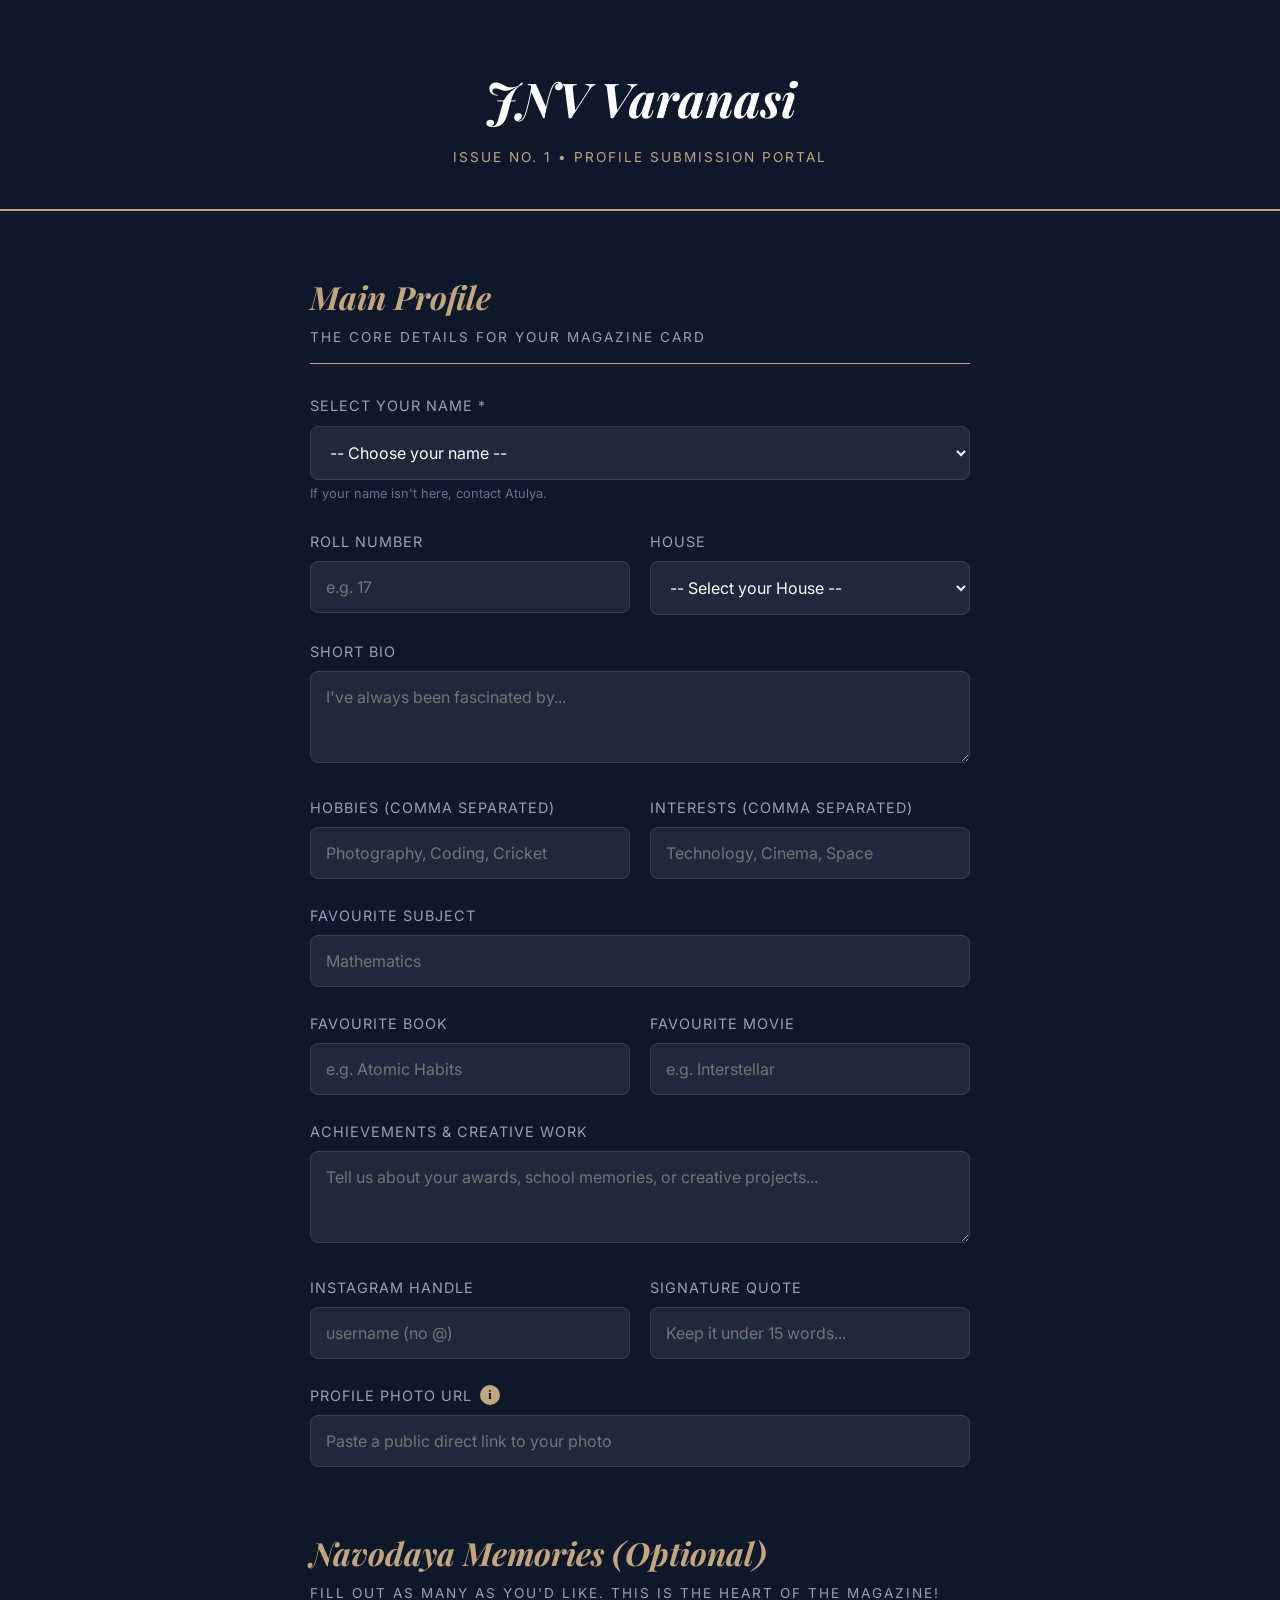
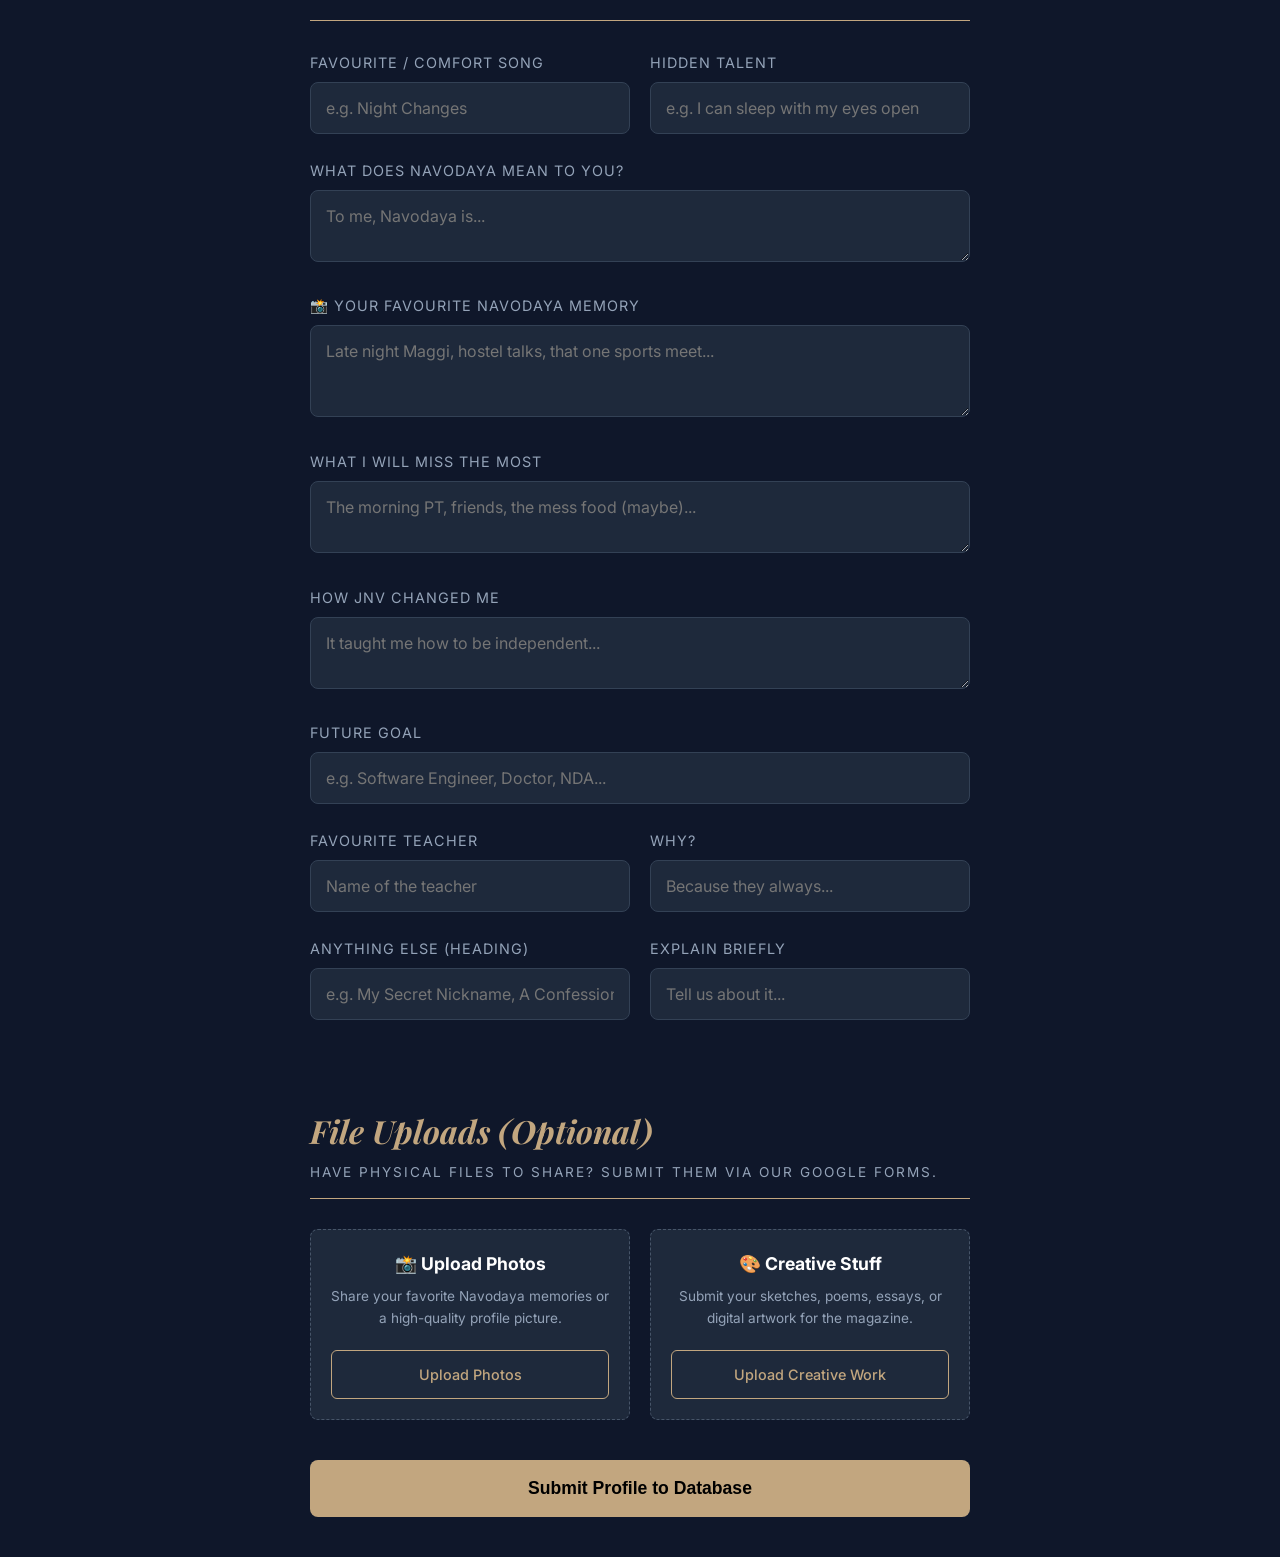
==== commit 3d912f55: "Update index.html" ====
--- a/index.html
+++ b/index.html
@@ -245,7 +245,7 @@
                 <div class="upload-card">
                     <h3>🎨 Creative Stuff</h3>
                     <p>Submit your sketches, poems, essays, or digital artwork for the magazine.</p>
-                    <a href="https://docs.google.com/forms/d/e/1FAIpQLSfPvP_TJEi2m1Q0APll8fav-JFhezQhDPxurVPrWbnVhzRFKQ/viewform?usp=publish-editor" target="_blank" class="upload-btn">Upload Creative Work</a>
+                    <a href="https://docs.google.com/forms/d/e/1FAIpQLSd8Dr98IX7rSty4Cqm9PTVr70_8vQcyY4yaPvPAj-ay3R5b5g/viewform?usp=dialog" target="_blank" class="upload-btn">Upload Creative Work</a>
                 </div>
             </div>
 
--- a/style.css
+++ b/style.css
@@ -6,11 +6,7 @@
     --input-bg: #1e293b;
 }
 
-* { 
-    box-sizing: border-box; 
-    margin: 0; 
-    padding: 0; 
-}
+* { box-sizing: border-box; margin: 0; padding: 0; }
 
 body {
     font-family: 'Inter', sans-serif;
@@ -19,174 +15,90 @@
     line-height: 1.6;
 }
 
-.submit-header {
-    text-align: center;
-    padding: 60px 20px 40px;
-    border-bottom: 2px solid var(--accent-color);
+.submit-header { text-align: center; padding: 60px 20px 40px; border-bottom: 2px solid var(--accent-color); }
+.submit-header h1 { font-family: 'Playfair Display', serif; font-size: 3rem; font-style: italic; }
+.submit-header p { color: var(--accent-color); text-transform: uppercase; letter-spacing: 2px; font-size: 0.85rem; margin-top: 10px;}
+
+.form-container { max-width: 700px; margin: 40px auto; padding: 0 20px; }
+
+.section-divider { margin: 60px 0 30px; padding-bottom: 15px; border-bottom: 1px solid var(--accent-color); }
+.section-divider h2 { font-family: 'Playfair Display', serif; font-size: 2rem; color: var(--accent-color); font-style: italic; }
+.section-divider p { font-size: 0.85rem; color: var(--text-muted); text-transform: uppercase; letter-spacing: 2px; margin-top: 5px; }
+
+.form-group { margin-bottom: 25px; }
+.form-grid { display: grid; grid-template-columns: 1fr 1fr; gap: 20px; }
+
+label { display: flex; align-items: center; font-size: 0.9rem; margin-bottom: 8px; color: var(--text-muted); text-transform: uppercase; letter-spacing: 1px;}
+small { color: #64748b; font-size: 0.8rem; }
+
+input, select, textarea {
+    width: 100%; padding: 15px; background: var(--input-bg);
+    border: 1px solid #334155; border-radius: 8px; color: white;
+    font-family: 'Inter', sans-serif; font-size: 1rem; transition: border 0.3s;
+}
+input:focus, select:focus, textarea:focus { outline: none; border-color: var(--accent-color); }
+
+/* Info Button styling */
+.info-btn {
+    background: var(--accent-color); color: #000; border: none; border-radius: 50%;
+    width: 20px; height: 20px; font-size: 12px; font-weight: bold; font-family: serif;
+    cursor: pointer; margin-left: 8px; display: inline-flex; align-items: center;
+    justify-content: center; padding: 0; transition: transform 0.2s;
+}
+.info-btn:hover { transform: scale(1.1); }
+
+/* Modal styling */
+.modal {
+    display: none; position: fixed; z-index: 1000; left: 0; top: 0; width: 100%; height: 100%;
+    background-color: rgba(0, 0, 0, 0.7); backdrop-filter: blur(4px);
+}
+.modal-content {
+    background-color: var(--input-bg); margin: 15% auto; padding: 25px;
+    border: 1px solid var(--accent-color); border-radius: 12px; width: 90%;
+    max-width: 500px; color: var(--text-main); position: relative;
+}
+.close-modal {
+    color: var(--text-muted); position: absolute; top: 15px; right: 20px;
+    font-size: 28px; font-weight: bold; cursor: pointer;
+}
+.close-modal:hover { color: #f87171; }
+.modal-content h3 { color: var(--accent-color); margin-bottom: 15px; }
+.modal-content ol { padding-left: 20px; margin-bottom: 20px; color: var(--text-muted); }
+.modal-content li { margin-bottom: 8px; }
+.modal-content a { color: var(--accent-color); }
+.warning-box {
+    background-color: rgba(248, 113, 113, 0.1); border-left: 4px solid #f87171;
+    padding: 12px; margin-bottom: 15px; border-radius: 4px; color: #fca5a5; font-size: 0.9rem;
+}
+.example-box {
+    background-color: rgba(255, 255, 255, 0.05); padding: 12px; border-radius: 6px;
+    font-family: monospace; font-size: 0.85rem; color: var(--text-muted);
 }
 
-.submit-header h1 { 
-    font-family: 'Playfair Display', serif; 
-    font-size: 3rem; 
-    font-style: italic; 
+/* Upload Cards */
+.upload-options { display: grid; grid-template-columns: 1fr 1fr; gap: 20px; margin-bottom: 30px; }
+.upload-card {
+    background: var(--input-bg); border: 1px dashed #475569; border-radius: 8px;
+    padding: 20px; text-align: center; display: flex; flex-direction: column; justify-content: space-between;
 }
+.upload-card h3 { color: var(--text-main); font-size: 1.1rem; margin-bottom: 8px; }
+.upload-card p { font-size: 0.85rem; color: var(--text-muted); margin-bottom: 20px; }
+.upload-btn {
+    display: inline-block; padding: 12px; background: transparent; color: var(--accent-color);
+    border: 1px solid var(--accent-color); border-radius: 6px; text-decoration: none;
+    font-size: 0.9rem; font-weight: 500; transition: all 0.3s ease;
+}
+.upload-btn:hover { background: var(--accent-color); color: #000; }
 
-.submit-header p { 
-    color: var(--accent-color); 
-    text-transform: uppercase; 
-    letter-spacing: 2px; 
-    font-size: 0.85rem; 
-    margin-top: 10px;
+button[type="submit"] {
+    width: 100%; padding: 18px; background: var(--accent-color); color: #000;
+    border: none; border-radius: 8px; font-size: 1.1rem; font-weight: 600;
+    cursor: pointer; transition: transform 0.2s, opacity 0.2s; margin-top: 10px;
 }
+button[type="submit"]:hover { opacity: 0.9; transform: translateY(-2px); }
 
-.form-container { 
-    max-width: 700px; 
-    margin: 40px auto; 
-    padding: 0 20px; 
-}
-
-.section-divider {
-    margin: 60px 0 30px;
-    padding-bottom: 15px;
-    border-bottom: 1px solid var(--accent-color);
-}
-
-.section-divider h2 {
-    font-family: 'Playfair Display', serif;
-    font-size: 2rem;
-    color: var(--accent-color);
-    font-style: italic;
-}
-
-.section-divider p {
-    font-size: 0.85rem;
-    color: var(--text-muted);
-    text-transform: uppercase;
-    letter-spacing: 2px;
-    margin-top: 5px;
-}
-
-.form-group { 
-    margin-bottom: 25px; 
-}
-
-.form-grid { 
-    display: grid; 
-    grid-template-columns: 1fr 1fr; 
-    gap: 20px; 
-}
-
-label { 
-    display: block; 
-    font-size: 0.9rem; 
-    margin-bottom: 8px; 
-    color: var(--text-muted); 
-    text-transform: uppercase; 
-    letter-spacing: 1px;
-}
-
-small { 
-    color: #64748b; 
-    font-size: 0.8rem; 
-}
-
-input, select, textarea {
-    width: 100%;
-    padding: 15px;
-    background: var(--input-bg);
-    border: 1px solid #334155;
-    border-radius: 8px;
-    color: white;
-    font-family: 'Inter', sans-serif;
-    font-size: 1rem;
-    transition: border 0.3s;
-}
-
-input:focus, select:focus, textarea:focus { 
-    outline: none; 
-    border-color: var(--accent-color); 
-}
-
-/* Upload Cards Styling */
-.upload-options { 
-    display: grid; 
-    grid-template-columns: 1fr 1fr; 
-    gap: 20px; 
-    margin-bottom: 30px; 
-}
-
-.upload-card {
-    background: var(--input-bg);
-    border: 1px dashed #475569;
-    border-radius: 8px;
-    padding: 20px;
-    text-align: center;
-    display: flex;
-    flex-direction: column;
-    justify-content: space-between;
-}
-
-.upload-card h3 {
-    color: var(--text-main);
-    font-size: 1.1rem;
-    margin-bottom: 8px;
-}
-
-.upload-card p {
-    font-size: 0.85rem;
-    color: var(--text-muted);
-    margin-bottom: 20px;
-}
-
-.upload-btn {
-    display: inline-block;
-    padding: 12px;
-    background: transparent;
-    color: var(--accent-color);
-    border: 1px solid var(--accent-color);
-    border-radius: 6px;
-    text-decoration: none;
-    font-size: 0.9rem;
-    font-weight: 500;
-    transition: all 0.3s ease;
-}
-
-.upload-btn:hover {
-    background: var(--accent-color);
-    color: #000;
-}
-
-button {
-    width: 100%;
-    padding: 18px;
-    background: var(--accent-color);
-    color: #000;
-    border: none;
-    border-radius: 8px;
-    font-size: 1.1rem;
-    font-weight: 600;
-    cursor: pointer;
-    transition: transform 0.2s, opacity 0.2s;
-    margin-top: 20px;
-}
-
-button:hover { 
-    opacity: 0.9; 
-    transform: translateY(-2px); 
-}
-
-#status-message { 
-    text-align: center; 
-    margin-top: 15px; 
-    font-weight: 500; 
-}
-
+#status-message { text-align: center; margin-top: 15px; font-weight: 500; }
 .success { color: #4ade80; }
 .error { color: #f87171; }
 
-/* Mobile Responsiveness */
-@media (max-width: 600px) { 
-    .form-grid, .upload-options { 
-        grid-template-columns: 1fr; 
-    } 
-}
+@media (max-width: 600px) { .form-grid, .upload-options { grid-template-columns: 1fr; } }
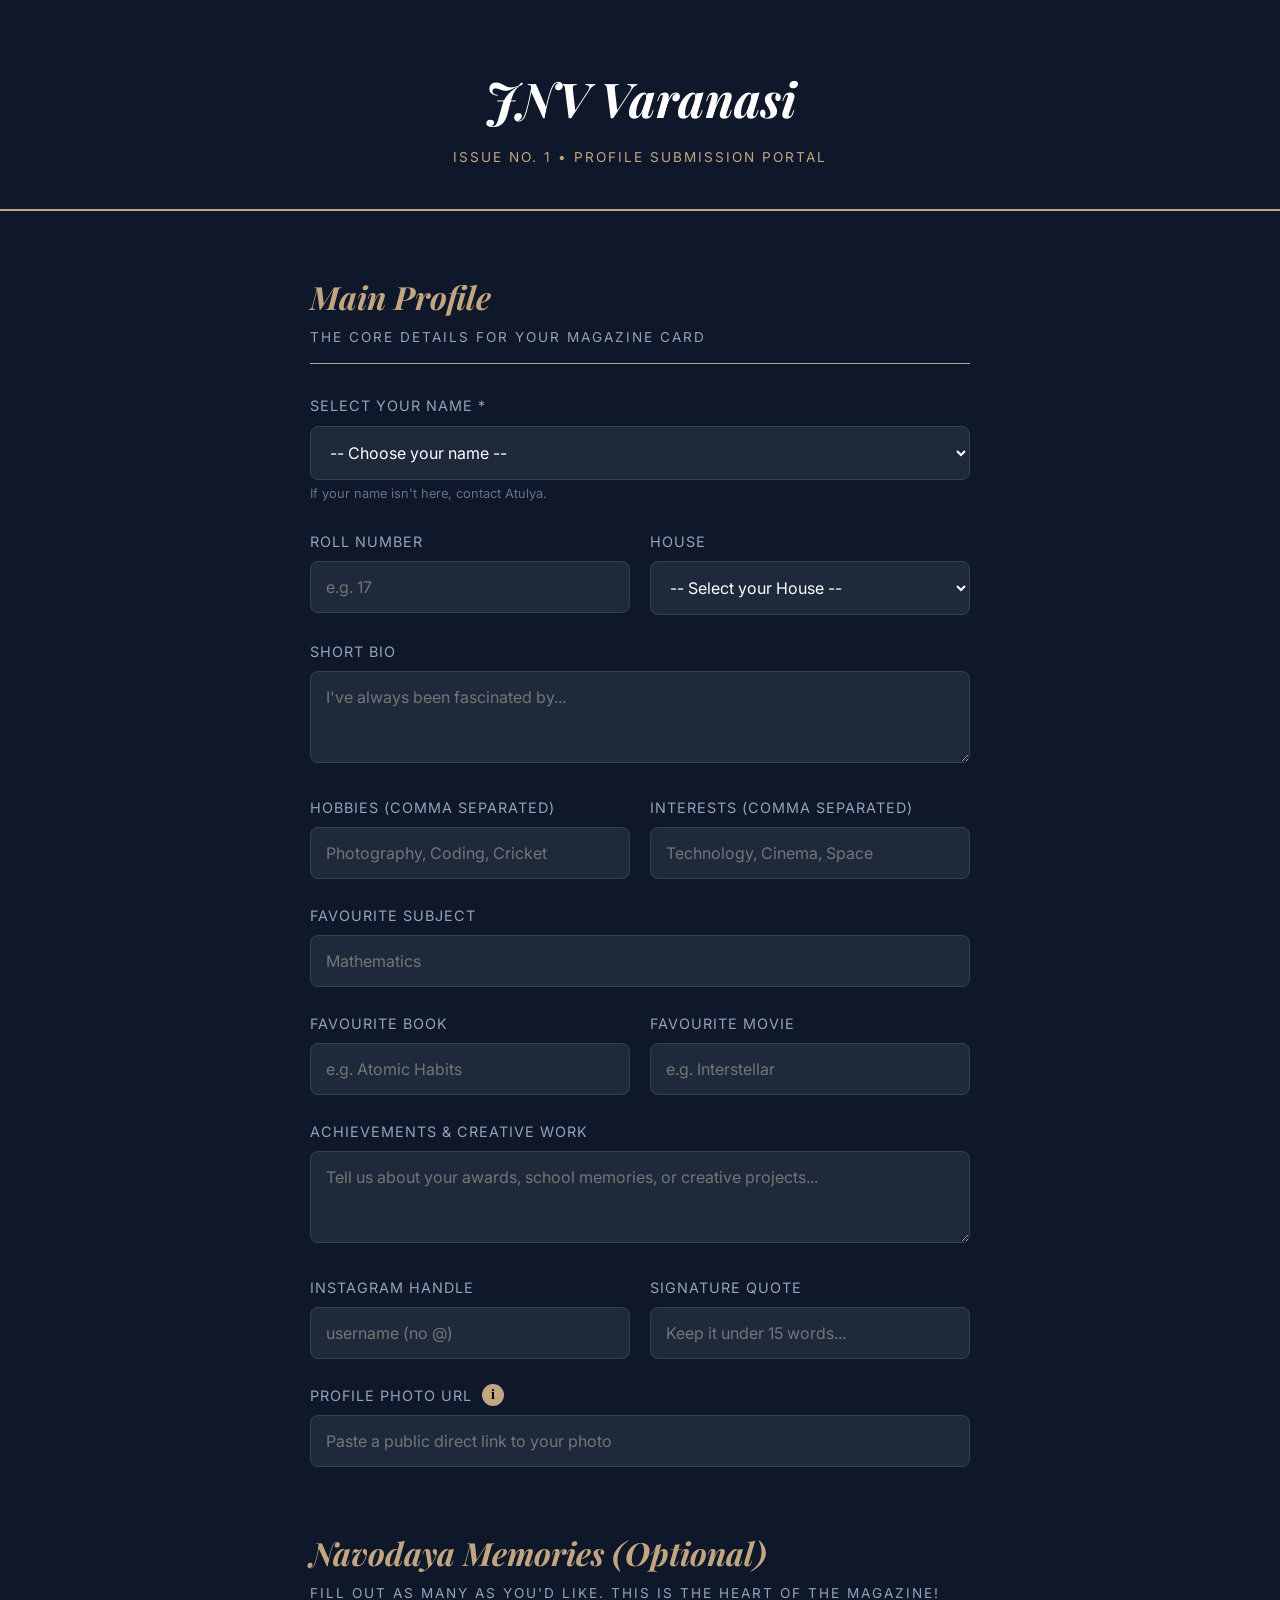
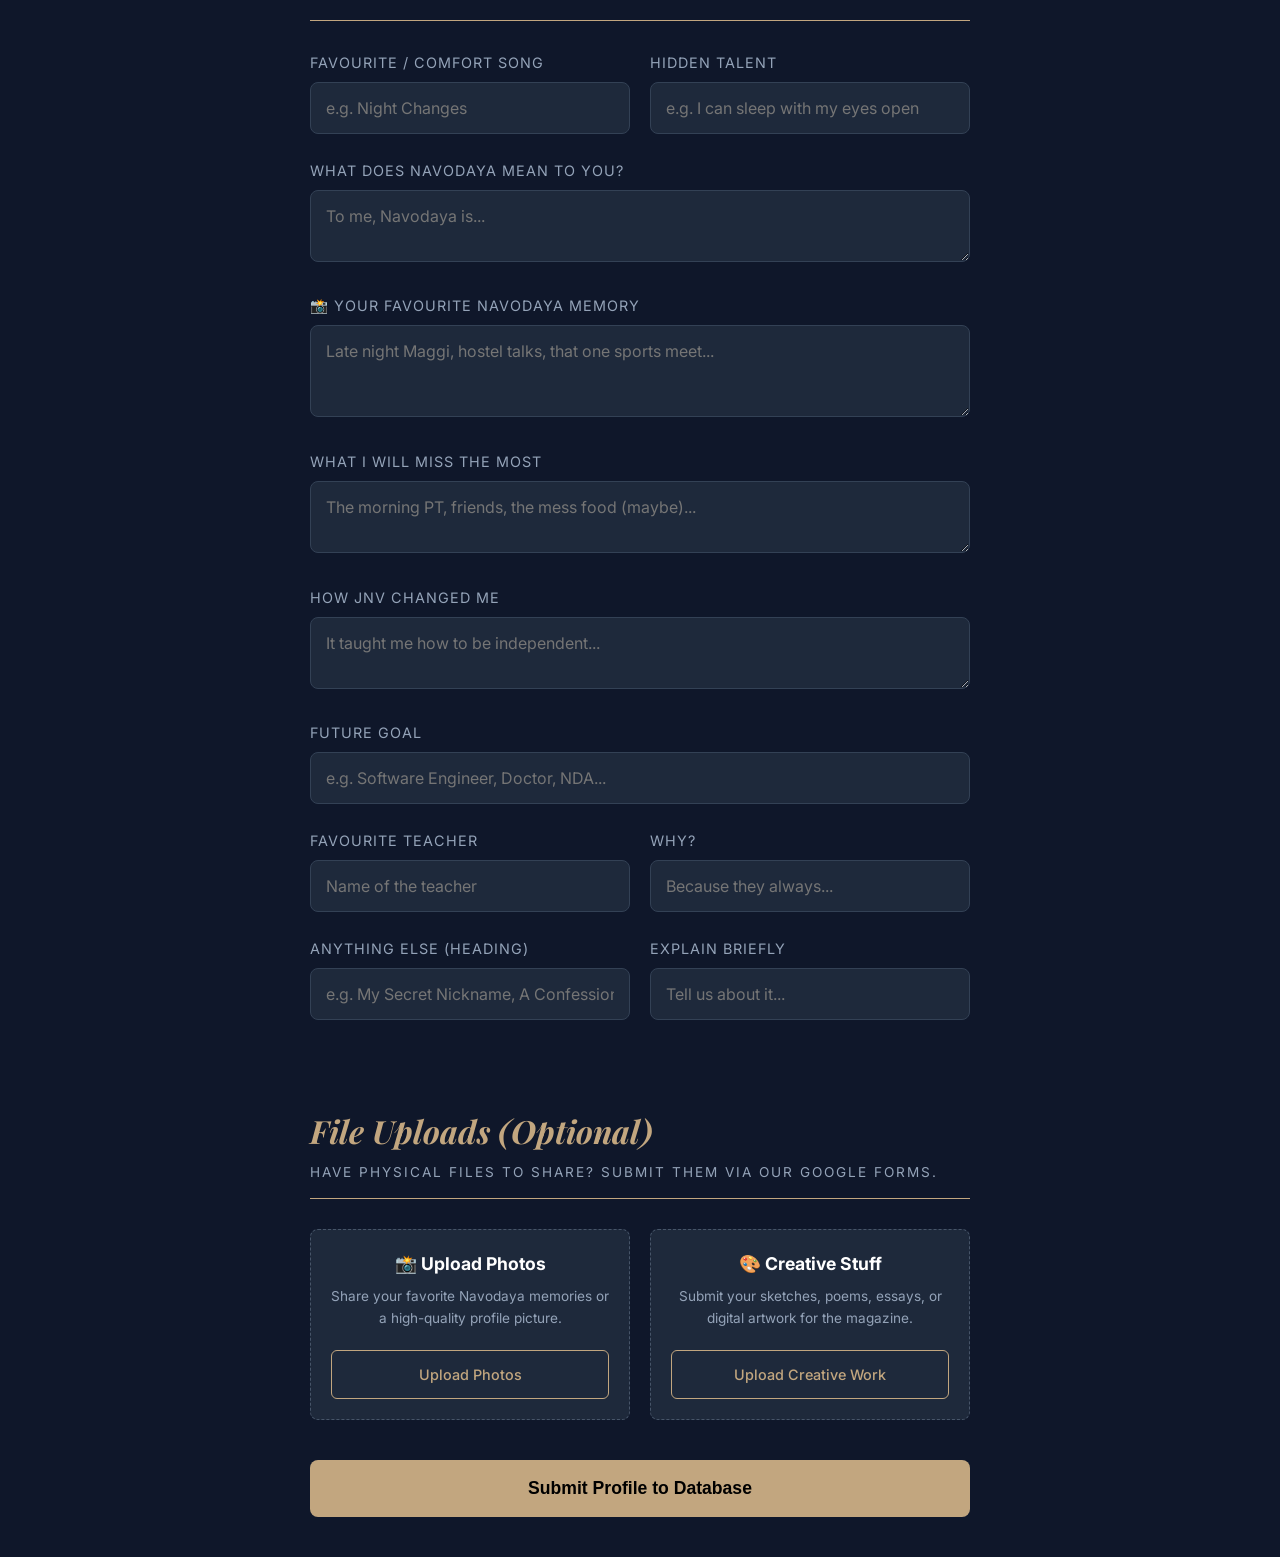
==== commit 90fa3e7b: "Update index.html" ====
--- a/index.html
+++ b/index.html
@@ -261,19 +261,19 @@
             <span class="close-modal">&times;</span>
             <h3>📸 How to create your Profile Photo link</h3>
             <ol>
-                <li>Open ImgBB: <a href="https://imgbb.com/" target="_blank">https://imgbb.com/</a></li>
-                <li>Tap <strong>Start uploading</strong>.</li>
+                <li>Open PostImages <a href="https://postimages.org/" target="_blank">https://postimages.org/</a></li>
+                <li>Tap <strong>Choose images</strong>.</li>
                 <li>Select your profile photo.</li>
                 <li>Upload it.</li>
-                <li>After uploading, find <strong>Direct link</strong>.</li>
+                <li>After uploading, find <strong>Direct link(dusre no wala)</strong>.</li>
                 <li>Copy that link and paste it in the form.</li>
             </ol>
             <div class="warning-box">
-                <strong>⚠️ Important:</strong> Send the <em>Direct link</em> of the image, not the normal webpage link.
+                <strong>⚠️ Important:</strong> Dusre no wala direct link <em>hi krna </em> jiske last me .jpg ya .png ho
             </div>
             <div class="example-box">
                 <strong>Example:</strong><br>
-                https://i.ibb.co/xxxxx/photo.jpg<br>
+                https://ipostimg.cc/xxxxxxx.jpg<br>
                 <br>That's it :)
             </div>
         </div>
--- a/style.css
+++ b/style.css
@@ -28,6 +28,7 @@
 .form-group { margin-bottom: 25px; }
 .form-grid { display: grid; grid-template-columns: 1fr 1fr; gap: 20px; }
 
+/* Fixed label to align the 'i' button correctly */
 label { display: flex; align-items: center; font-size: 0.9rem; margin-bottom: 8px; color: var(--text-muted); text-transform: uppercase; letter-spacing: 1px;}
 small { color: #64748b; font-size: 0.8rem; }
 
@@ -38,16 +39,29 @@
 }
 input:focus, select:focus, textarea:focus { outline: none; border-color: var(--accent-color); }
 
-/* Info Button styling */
-.info-btn {
-    background: var(--accent-color); color: #000; border: none; border-radius: 50%;
-    width: 20px; height: 20px; font-size: 12px; font-weight: bold; font-family: serif;
-    cursor: pointer; margin-left: 8px; display: inline-flex; align-items: center;
-    justify-content: center; padding: 0; transition: transform 0.2s;
+/* Bulletproof Info Button styling */
+button#info-btn {
+    background: var(--accent-color) !important; 
+    color: #000 !important; 
+    border: none !important; 
+    border-radius: 50% !important;
+    width: 22px !important; 
+    height: 22px !important; 
+    font-size: 14px !important; 
+    font-weight: bold !important; 
+    font-family: serif !important;
+    cursor: pointer !important; 
+    margin-left: 10px !important; 
+    margin-top: 0 !important;
+    padding: 0 !important; 
+    display: inline-flex !important; 
+    align-items: center !important;
+    justify-content: center !important; 
+    transition: transform 0.2s !important;
 }
-.info-btn:hover { transform: scale(1.1); }
+button#info-btn:hover { transform: scale(1.1) !important; }
 
-/* Modal styling */
+/* Bulletproof Modal styling */
 .modal {
     display: none; position: fixed; z-index: 1000; left: 0; top: 0; width: 100%; height: 100%;
     background-color: rgba(0, 0, 0, 0.7); backdrop-filter: blur(4px);
@@ -90,12 +104,13 @@
 }
 .upload-btn:hover { background: var(--accent-color); color: #000; }
 
-button[type="submit"] {
-    width: 100%; padding: 18px; background: var(--accent-color); color: #000;
+/* Main Submit Button - Now specifically targets only the submit button */
+button#submit-btn {
+    width: 100%; padding: 18px; background: var(--accent-color) !important; color: #000 !important;
     border: none; border-radius: 8px; font-size: 1.1rem; font-weight: 600;
     cursor: pointer; transition: transform 0.2s, opacity 0.2s; margin-top: 10px;
 }
-button[type="submit"]:hover { opacity: 0.9; transform: translateY(-2px); }
+button#submit-btn:hover { opacity: 0.9; transform: translateY(-2px); }
 
 #status-message { text-align: center; margin-top: 15px; font-weight: 500; }
 .success { color: #4ade80; }
